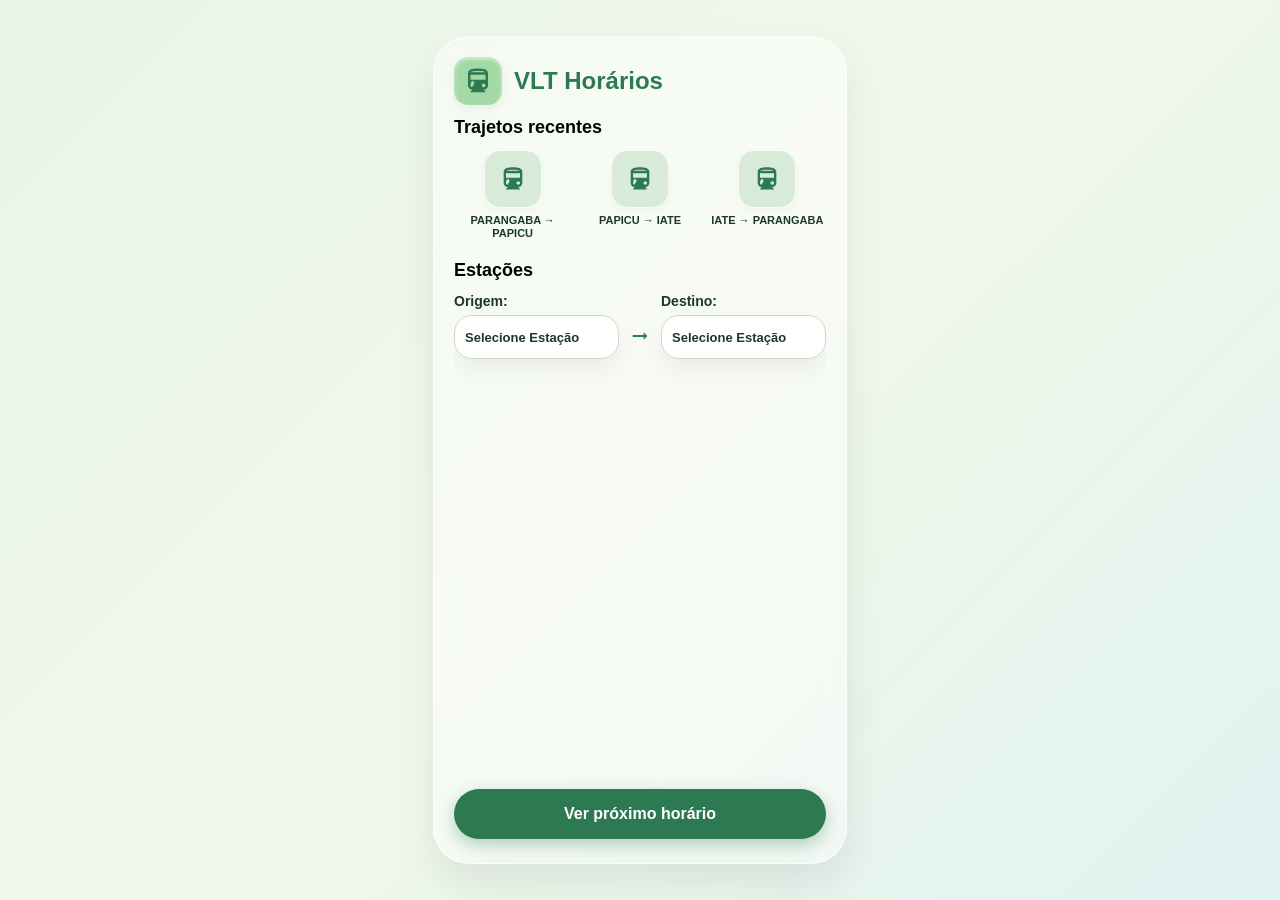
==== index.html @ 511579f5 "Atualizar o index.html" ====
<!DOCTYPE html>
<html lang="pt-BR">
<head>
  <meta charset="UTF-8">
  <meta name="viewport" content="width=device-width, initial-scale=1.0, maximum-scale=1.0, user-scalable=no">
  <title>VLT Horários - Metrofor</title>

  <!-- PWA & Mobile Settings -->
  <link rel="manifest" href="manifest.json">
  <meta name="theme-color" content="#2d7a52">
  <link rel="apple-touch-icon" href="icon-192.png">
  <meta name="apple-mobile-web-app-capable" content="yes">
  <meta name="apple-mobile-web-app-status-bar-style" content="black-translucent">

  <style>
    :root {
      --bg-gradient: linear-gradient(135deg, #e8f5e9 0%, #f1f8e9 50%, #e0f2f1 100%);
      --primary-green: #2d7a52;
      --primary-green-hover: #225c3e;
      --card-bg: rgba(255, 255, 255, 0.9);
      --card-shadow: 0 10px 25px rgba(0, 0, 0, 0.06);
      --text-main: #1c3829;
      --text-muted: #668071;
      --island-bg: #1b3d2b;
      --island-text: #ffffff;
    }

    * {
      box-sizing: border-box;
      margin: 0;
      padding: 0;
      font-family: -apple-system, BlinkMacSystemFont, "Segoe UI", Roboto, Helvetica, Arial, sans-serif;
      -webkit-tap-highlight-color: transparent;
    }

    body {
      background: var(--bg-gradient);
      height: 100dvh;
      display: flex;
      justify-content: center;
      align-items: center;
      color: var(--text-main);
      overflow: hidden;
    }

    .app-container {
      width: 100%;
      max-width: 414px;
      height: 100dvh;
      max-height: 896px;
      background: rgba(255, 255, 255, 0.45);
      backdrop-filter: blur(12px);
      -webkit-backdrop-filter: blur(12px);
      padding: 20px 20px 24px 20px;
      display: flex;
      flex-direction: column;
      position: relative;
      overflow: hidden;
      justify-content: space-between;
    }

    @media (min-height: 700px) {
      .app-container {
        height: 92dvh;
        border-radius: 36px;
        border: 1px solid rgba(255, 255, 255, 0.7);
        box-shadow: 0 20px 40px rgba(0,0,0,0.08);
      }
    }

    /* Header */
    .header-wrapper {
      display: flex;
      flex-direction: column;
      align-items: center;
      position: relative;
      z-index: 10;
      margin-bottom: 12px;
    }

    .header {
      display: flex;
      align-items: center;
      gap: 12px;
      width: 100%;
    }

    .icon-box {
      width: 48px;
      height: 48px;
      background: #a3d9a5;
      border-radius: 14px;
      display: flex;
      align-items: center;
      justify-content: center;
      box-shadow: inset 0 2px 4px rgba(255,255,255,0.6), 0 4px 10px rgba(0,0,0,0.05);
      flex-shrink: 0;
    }

    .icon-box svg {
      width: 30px;
      height: 30px;
      fill: var(--primary-green);
    }

    .header h1 {
      font-size: 24px;
      font-weight: 700;
      color: var(--primary-green);
    }

    .section-title {
      font-size: 18px;
      font-weight: 700;
      margin-bottom: 12px;
      color: #000;
    }

    .main-content {
      flex: 1;
      display: flex;
      flex-direction: column;
      justify-content: flex-start;
      gap: 20px;
      position: relative;
      overflow-y: auto;
      padding-bottom: 10px;
    }

    /* Trajetos Recentes */
    .favorites-grid {
      display: grid;
      grid-template-columns: repeat(3, 1fr);
      gap: 10px;
    }

    .fav-card {
      display: flex;
      flex-direction: column;
      align-items: center;
      gap: 6px;
      cursor: pointer;
    }

    .fav-icon {
      width: 58px;
      height: 58px;
      background: #d8ebd9;
      border-radius: 16px;
      display: flex;
      align-items: center;
      justify-content: center;
      box-shadow: 0 4px 10px rgba(0,0,0,0.03);
      border: 1px solid rgba(255,255,255,0.8);
      transition: transform 0.15s ease;
    }

    .fav-card:active .fav-icon {
      transform: scale(0.95);
    }

    .fav-icon svg {
      width: 28px;
      height: 28px;
      fill: #2d7a52;
    }

    .fav-label {
      font-size: 11px;
      font-weight: 700;
      text-align: center;
      line-height: 1.2;
      color: var(--text-main);
      display: -webkit-box;
      -webkit-line-clamp: 2;
      -webkit-box-orient: vertical;
      overflow: hidden;
    }

    /* Seleção */
    .select-group {
      display: flex;
      align-items: center;
      justify-content: space-between;
      gap: 10px;
    }

    .field-box {
      flex: 1;
      display: flex;
      flex-direction: column;
      gap: 6px;
    }

    .field-box label {
      font-weight: 700;
      font-size: 14px;
    }

    .select-wrapper {
      position: relative;
      background: #fff;
      border-radius: 18px;
      border: 1px solid #d0d7d1;
      padding: 12px 10px;
      box-shadow: var(--card-shadow);
    }

    .select-wrapper select {
      width: 100%;
      border: none;
      background: transparent;
      outline: none;
      font-size: 13px;
      color: var(--text-main);
      font-weight: 600;
      appearance: none;
      cursor: pointer;
    }

    .arrow-icon {
      margin-top: 20px;
      display: flex;
      align-items: center;
      justify-content: center;
    }

    .arrow-icon svg {
      width: 22px;
      height: 22px;
      fill: var(--primary-green);
    }

    /* Botão Fixo */
    .action-footer {
      width: 100%;
      padding-top: 10px;
      z-index: 10;
      transition: opacity 0.3s ease;
    }

    .action-footer.hidden {
      opacity: 0;
      pointer-events: none;
    }

    .btn-main {
      width: 100%;
      background: var(--primary-green);
      color: #fff;
      border: none;
      padding: 16px;
      border-radius: 30px;
      font-size: 16px;
      font-weight: 700;
      cursor: pointer;
      box-shadow: 0 6px 18px rgba(45, 122, 82, 0.35);
      transition: background 0.2s, transform 0.15s ease;
      text-align: center;
    }

    .btn-main:active {
      transform: scale(0.98);
      background: var(--primary-green-hover);
    }

    /* Backdrop para desfoque no fundo */
    .overlay-backdrop {
      position: absolute;
      top: 0;
      left: 0;
      width: 100%;
      height: 100%;
      background: rgba(18, 35, 24, 0.65);
      backdrop-filter: blur(14px);
      -webkit-backdrop-filter: blur(14px);
      opacity: 0;
      pointer-events: none;
      transition: opacity 0.4s ease;
      z-index: 90;
    }

    .overlay-backdrop.active {
      opacity: 1;
      pointer-events: auto;
    }

    /* Dynamic Island Card */
    .dynamic-island-container {
      position: absolute;
      top: 16px;
      left: 50%;
      transform: translateX(-50%) scale(0.2);
      width: 120px;
      height: 36px;
      background: var(--island-bg);
      border-radius: 30px;
      opacity: 0;
      pointer-events: none;
      z-index: 100;
      transition: all 0.45s cubic-bezier(0.175, 0.885, 0.32, 1.2);
      box-shadow: 0 20px 45px rgba(0,0,0,0.35);
      color: var(--island-text);
      padding: 24px 20px;
      display: flex;
      flex-direction: column;
      justify-content: space-between;
      overflow: hidden;
      border: 1px solid rgba(255, 255, 255, 0.1);
    }

    .dynamic-island-container.expanded {
      top: 50%;
      transform: translate(-50%, -50%) scale(1);
      width: calc(100% - 32px);
      height: auto;
      min-height: 380px;
      border-radius: 32px;
      opacity: 1;
      pointer-events: auto;
    }

    .island-content {
      opacity: 0;
      transition: opacity 0.3s ease 0.15s;
      display: flex;
      flex-direction: column;
      align-items: center;
      text-align: center;
      height: 100%;
      justify-content: space-between;
      gap: 12px;
    }

    .dynamic-island-container.expanded .island-content {
      opacity: 1;
    }

    .island-pill-header {
      display: flex;
      align-items: center;
      gap: 8px;
      font-size: 13px;
      font-weight: 800;
      color: #8ed69d;
      letter-spacing: 0.8px;
      text-transform: uppercase;
    }

    .island-pill-header svg {
      width: 18px;
      height: 18px;
      fill: #8ed69d;
    }

    .island-station-name {
      font-size: 16px;
      font-weight: 700;
      color: #ffffff;
    }

    .island-time-display {
      display: flex;
      align-items: center;
      justify-content: center;
      gap: 10px;
      margin-bottom: 2px;
    }

    .island-clock-icon {
      width: 28px;
      height: 28px;
      border: 2px solid #8ed69d;
      border-radius: 50%;
      position: relative;
    }

    .island-clock-icon::after {
      content: '';
      width: 2px;
      height: 8px;
      background: #8ed69d;
      position: absolute;
      top: 4px;
      left: 11px;
    }

    .island-big-time {
      font-size: 54px;
      font-weight: 800;
      letter-spacing: -1px;
      color: #ffffff;
      line-height: 1;
    }

    .island-time-subtext {
      font-size: 13px;
      color: #8ed69d;
      font-weight: 600;
    }

    .island-arrival-box {
      background: rgba(255, 255, 255, 0.08);
      border: 1px solid rgba(255, 255, 255, 0.15);
      border-radius: 18px;
      padding: 12px 16px;
      width: 100%;
    }

    .island-arrival-text {
      font-size: 14px;
      font-weight: 700;
      color: #ffffff;
    }

    .island-next-time-info {
      font-size: 13px;
      color: rgba(255, 255, 255, 0.75);
      font-weight: 600;
    }

    .btn-island-back {
      width: 100%;
      background: #2d7a52;
      color: #ffffff;
      border: none;
      padding: 14px;
      border-radius: 25px;
      font-size: 15px;
      font-weight: 700;
      cursor: pointer;
      box-shadow: 0 4px 12px rgba(0,0,0,0.25);
      transition: background 0.2s, transform 0.15s ease;
      margin-top: 4px;
    }

    .btn-island-back:active {
      transform: scale(0.98);
      background: #225c3e;
    }

    /* =========================================================================
       POPUP DE INSTALAÇÃO DO PWA (BANNER)
       ========================================================================= */
    .pwa-install-banner {
      position: absolute;
      bottom: 20px;
      left: 20px;
      right: 20px;
      background: #1b3d2b;
      color: #ffffff;
      border-radius: 24px;
      padding: 14px 16px;
      display: flex;
      align-items: center;
      justify-content: space-between;
      gap: 12px;
      box-shadow: 0 10px 30px rgba(0, 0, 0, 0.3);
      border: 1px solid rgba(255, 255, 255, 0.15);
      z-index: 80;
      transform: translateY(150%);
      transition: transform 0.4s cubic-bezier(0.175, 0.885, 0.32, 1.275);
    }

    .pwa-install-banner.show {
      transform: translateY(0);
    }

    .pwa-info {
      display: flex;
      align-items: center;
      gap: 10px;
    }

    .pwa-icon {
      width: 40px;
      height: 40px;
      background: #2d7a52;
      border-radius: 12px;
      display: flex;
      align-items: center;
      justify-content: center;
      flex-shrink: 0;
    }

    .pwa-icon svg {
      width: 24px;
      height: 24px;
      fill: #a3d9a5;
    }

    .pwa-text {
      display: flex;
      flex-direction: column;
    }

    .pwa-title {
      font-size: 13px;
      font-weight: 700;
      color: #ffffff;
    }

    .pwa-sub {
      font-size: 11px;
      color: #a3d9a5;
    }

    .pwa-actions {
      display: flex;
      align-items: center;
      gap: 8px;
    }

    .btn-pwa-install {
      background: #a3d9a5;
      color: #1b3d2b;
      border: none;
      padding: 8px 14px;
      border-radius: 18px;
      font-size: 12px;
      font-weight: 700;
      cursor: pointer;
    }

    .btn-pwa-close {
      background: transparent;
      border: none;
      color: rgba(255, 255, 255, 0.6);
      font-size: 16px;
      cursor: pointer;
      padding: 4px;
    }
  </style>
</head>
<body>

  <div class="app-container">
    <div id="backdrop" class="overlay-backdrop" onclick="closeIsland()"></div>

    <!-- Header -->
    <div class="header-wrapper">
      <div class="header">
        <div class="icon-box">
          <svg viewBox="0 0 24 24"><path d="M12 2C8 2 4 2.5 4 6v9.5C4 17.43 5.57 19 7.5 19L6 20.5v.5h12v-.5L16.5 19c1.93 0 3.5-1.57 3.5-3.5V6c0-3.5-4-4-8-4zm0 2c3.71 0 5.13.43 6 1H6c.87-.57 2.29-1 6-1zm6 7H6V7h12v4zm-10.5 6c-.83 0-1.5-.67-1.5-1.5S6.67 12 7.5 12s1.5.67 1.5 1.5S8.33 16 7.5 16zm9 0c-.83 0-1.5-.67-1.5-1.5s.67-1.5 1.5-1.5 1.5.67 1.5 1.5-.67 1.5-1.5 1.5z"/></svg>
        </div>
        <h1>VLT Horários</h1>
      </div>
    </div>

    <!-- Conteúdo Principal -->
    <div class="main-content">
      <div>
        <div class="section-title">Trajetos recentes</div>
        <div class="favorites-grid" id="recents-container"></div>
      </div>

      <div>
        <div class="section-title">Estações</div>
        <div class="select-group">
          <div class="field-box">
            <label>Origem:</label>
            <div class="select-wrapper">
              <select id="select-origin">
                <option value="" disabled selected>Selecione Estação</option>
              </select>
            </div>
          </div>

          <div class="arrow-icon">
            <svg viewBox="0 0 24 24"><path d="M16.01 11H4v2h12.01v3L20 12l-3.99-4z"/></svg>
          </div>

          <div class="field-box">
            <label>Destino:</label>
            <div class="select-wrapper">
              <select id="select-destination">
                <option value="" disabled selected>Selecione Estação</option>
              </select>
            </div>
          </div>
        </div>
      </div>
    </div>

    <!-- Botão Fixo Principal -->
    <div id="action-footer" class="action-footer">
      <button class="btn-main" onclick="calculateAndOpenIsland()">Ver próximo horário</button>
    </div>

    <!-- Dynamic Island Modal -->
    <div id="dynamic-island" class="dynamic-island-container">
      <div class="island-content">
        <div class="island-pill-header">
          <svg viewBox="0 0 24 24"><path d="M12 2C8 2 4 2.5 4 6v9.5C4 17.43 5.57 19 7.5 19L6 20.5v.5h12v-.5L16.5 19c1.93 0 3.5-1.57 3.5-3.5V6c0-3.5-4-4-8-4zm0 2c3.71 0 5.13.43 6 1H6c.87-.57 2.29-1 6-1zm6 7H6V7h12v4zm-10.5 6c-.83 0-1.5-.67-1.5-1.5S6.67 12 7.5 12s1.5.67 1.5 1.5S8.33 16 7.5 16zm9 0c-.83 0-1.5-.67-1.5-1.5s.67-1.5 1.5-1.5 1.5.67 1.5 1.5-.67 1.5-1.5 1.5z"/></svg>
          <span id="island-direction">Sentido IATE</span>
        </div>

        <div class="island-station-name" id="island-station-name">Na Estação Parangaba</div>

        <div>
          <div class="island-time-display">
            <div class="island-clock-icon"></div>
            <span class="island-big-time" id="island-main-time">--:--</span>
          </div>
          <div class="island-time-subtext" id="island-subtext">Partida em -- min</div>
        </div>

        <div class="island-arrival-box">
          <div class="island-arrival-text" id="island-arrival-time">Chegada às --:-- em DESTINO</div>
        </div>

        <div class="island-next-time-info" id="island-following-time">Seguinte: --:--</div>

        <button class="btn-island-back" onclick="closeIsland()">Voltar</button>
      </div>
    </div>

    <!-- Popup Banner de Instalação do PWA -->
    <div id="pwa-banner" class="pwa-install-banner">
      <div class="pwa-info">
        <div class="pwa-icon">
          <svg viewBox="0 0 24 24"><path d="M12 2C8 2 4 2.5 4 6v9.5C4 17.43 5.57 19 7.5 19L6 20.5v.5h12v-.5L16.5 19c1.93 0 3.5-1.57 3.5-3.5V6c0-3.5-4-4-8-4zm0 2c3.71 0 5.13.43 6 1H6c.87-.57 2.29-1 6-1zm6 7H6V7h12v4zm-10.5 6c-.83 0-1.5-.67-1.5-1.5S6.67 12 7.5 12s1.5.67 1.5 1.5S8.33 16 7.5 16zm9 0c-.83 0-1.5-.67-1.5-1.5s.67-1.5 1.5-1.5 1.5.67 1.5 1.5-.67 1.5-1.5 1.5z"/></svg>
        </div>
        <div class="pwa-text">
          <span class="pwa-title">Instalar aplicativo</span>
          <span class="pwa-sub">Acesso rápido offline</span>
        </div>
      </div>
      <div class="pwa-actions">
        <button class="btn-pwa-install" onclick="installPwa()">Instalar</button>
        <button class="btn-pwa-close" onclick="dismissPwaBanner()">✕</button>
      </div>
    </div>

  </div>

  <script>
    const stationsOrder = [
      "PARANGABA", "MONTESE", "EXPEDICIONARIOS", "VILA UNIÃO", "B. DE MELO",
      "S.J. DO TAUAPE", "PONTES VIEIRA", "ANTONIO SALES", "PAPICU", "MUCURIPE", "IATE"
    ];

    const fullSchedules = {
      IATE: [
        { "PARANGABA": "05:30", "MONTESE": "05:33", "EXPEDICIONARIOS": "05:35", "VILA UNIÃO": "05:38", "B. DE MELO": "05:42", "S.J. DO TAUAPE": "05:46", "PONTES VIEIRA": "05:51", "ANTONIO SALES": "05:54", "PAPICU": "05:58", "MUCURIPE": "06:02", "IATE": "06:05" },
        { "PARANGABA": "06:08", "MONTESE": "06:11", "EXPEDICIONARIOS": "06:13", "VILA UNIÃO": "06:16", "B. DE MELO": "06:20", "S.J. DO TAUAPE": "06:24", "PONTES VIEIRA": "06:29", "ANTONIO SALES": "06:32", "PAPICU": "06:36", "MUCURIPE": "06:40", "IATE": "06:43" },
        { "PARANGABA": "06:46", "MONTESE": "06:49", "EXPEDICIONARIOS": "06:51", "VILA UNIÃO": "06:54", "B. DE MELO": "06:58", "S.J. DO TAUAPE": "07:02", "PONTES VIEIRA": "07:07", "ANTONIO SALES": "07:10", "PAPICU": "07:14", "MUCURIPE": "07:18", "IATE": "07:21" },
        { "PARANGABA": "07:26", "MONTESE": "07:29", "EXPEDICIONARIOS": "07:32", "VILA UNIÃO": "07:36", "B. DE MELO": "07:40", "S.J. DO TAUAPE": "07:44", "PONTES VIEIRA": "07:49", "ANTONIO SALES": "07:52", "PAPICU": "07:56", "MUCURIPE": "08:00", "IATE": "08:03" },
        { "PARANGABA": "08:06", "MONTESE": "08:09", "EXPEDICIONARIOS": "08:12", "VILA UNIÃO": "08:16", "B. DE MELO": "08:20", "S.J. DO TAUAPE": "08:24", "PONTES VIEIRA": "08:29", "ANTONIO SALES": "08:32", "PAPICU": "08:36", "MUCURIPE": "08:40", "IATE": "08:43" },
        { "PARANGABA": "08:47", "MONTESE": "08:50", "EXPEDICIONARIOS": "08:53", "VILA UNIÃO": "08:57", "B. DE MELO": "09:01", "S.J. DO TAUAPE": "09:05", "PONTES VIEIRA": "09:10", "ANTONIO SALES": "09:13", "PAPICU": "09:17", "MUCURIPE": "09:21", "IATE": "09:24" },
        { "PARANGABA": "09:28", "MONTESE": "09:31", "EXPEDICIONARIOS": "09:34", "VILA UNIÃO": "09:38", "B. DE MELO": "09:42", "S.J. DO TAUAPE": "09:46", "PONTES VIEIRA": "09:51", "ANTONIO SALES": "09:54", "PAPICU": "09:58", "MUCURIPE": "10:02", "IATE": "10:05" },
        { "PARANGABA": "10:09", "MONTESE": "10:12", "EXPEDICIONARIOS": "10:15", "VILA UNIÃO": "10:18", "B. DE MELO": "10:22", "S.J. DO TAUAPE": "10:26", "PONTES VIEIRA": "10:31", "ANTONIO SALES": "10:34", "PAPICU": "10:38", "MUCURIPE": "10:42", "IATE": "10:45" },
        { "PARANGABA": "10:50", "MONTESE": "10:53", "EXPEDICIONARIOS": "10:56", "VILA UNIÃO": "10:59", "B. DE MELO": "11:03", "S.J. DO TAUAPE": "11:07", "PONTES VIEIRA": "11:12", "ANTONIO SALES": "11:15", "PAPICU": "11:19", "MUCURIPE": "11:23", "IATE": "11:26" },
        { "PARANGABA": "11:30", "MONTESE": "11:33", "EXPEDICIONARIOS": "11:36", "VILA UNIÃO": "11:39", "B. DE MELO": "11:43", "S.J. DO TAUAPE": "11:47", "PONTES VIEIRA": "11:52", "ANTONIO SALES": "11:55", "PAPICU": "11:59", "MUCURIPE": "12:03", "IATE": "12:06" },
        { "PARANGABA": "12:10", "MONTESE": "12:13", "EXPEDICIONARIOS": "12:16", "VILA UNIÃO": "12:19", "B. DE MELO": "12:23", "S.J. DO TAUAPE": "12:27", "PONTES VIEIRA": "12:32", "ANTONIO SALES": "12:35", "PAPICU": "12:39", "MUCURIPE": "12:43", "IATE": "12:46" },
        { "PARANGABA": "12:50", "MONTESE": "12:53", "EXPEDICIONARIOS": "12:56", "VILA UNIÃO": "12:59", "B. DE MELO": "13:03", "S.J. DO TAUAPE": "13:07", "PONTES VIEIRA": "13:12", "ANTONIO SALES": "13:15", "PAPICU": "13:19", "MUCURIPE": "13:23", "IATE": "13:26" },
        { "PARANGABA": "13:30", "MONTESE": "13:33", "EXPEDICIONARIOS": "13:36", "VILA UNIÃO": "13:39", "B. DE MELO": "13:43", "S.J. DO TAUAPE": "13:47", "PONTES VIEIRA": "13:52", "ANTONIO SALES": "13:55", "PAPICU": "13:59", "MUCURIPE": "14:03", "IATE": "14:06" },
        { "PARANGABA": "14:10", "MONTESE": "14:13", "EXPEDICIONARIOS": "14:16", "VILA UNIÃO": "14:19", "B. DE MELO": "14:23", "S.J. DO TAUAPE": "14:27", "PONTES VIEIRA": "14:32", "ANTONIO SALES": "14:35", "PAPICU": "14:39", "MUCURIPE": "14:43", "IATE": "14:46" },
        { "PARANGABA": "14:50", "MONTESE": "14:53", "EXPEDICIONARIOS": "14:56", "VILA UNIÃO": "14:59", "B. DE MELO": "15:03", "S.J. DO TAUAPE": "15:07", "PONTES VIEIRA": "15:12", "ANTONIO SALES": "15:15", "PAPICU": "15:19", "MUCURIPE": "15:23", "IATE": "15:26" },
        { "PARANGABA": "15:30", "MONTESE": "15:33", "EXPEDICIONARIOS": "15:36", "VILA UNIÃO": "15:39", "B. DE MELO": "15:43", "S.J. DO TAUAPE": "15:47", "PONTES VIEIRA": "15:52", "ANTONIO SALES": "15:55", "PAPICU": "15:59", "MUCURIPE": "16:03", "IATE": "16:06" },
        { "PARANGABA": "16:10", "MONTESE": "16:13", "EXPEDICIONARIOS": "16:16", "VILA UNIÃO": "16:19", "B. DE MELO": "16:23", "S.J. DO TAUAPE": "16:27", "PONTES VIEIRA": "16:32", "ANTONIO SALES": "16:35", "PAPICU": "16:39", "MUCURIPE": "16:43", "IATE": "16:46" },
        { "PARANGABA": "16:50", "MONTESE": "16:53", "EXPEDICIONARIOS": "16:56", "VILA UNIÃO": "16:59", "B. DE MELO": "17:03", "S.J. DO TAUAPE": "17:07", "PONTES VIEIRA": "17:12", "ANTONIO SALES": "17:15", "PAPICU": "17:19", "MUCURIPE": "17:23", "IATE": "17:26" },
        { "PARANGABA": "17:30", "MONTESE": "17:33", "EXPEDICIONARIOS": "17:36", "VILA UNIÃO": "17:39", "B. DE MELO": "17:43", "S.J. DO TAUAPE": "17:47", "PONTES VIEIRA": "17:52", "ANTONIO SALES": "17:55", "PAPICU": "17:59", "MUCURIPE": "18:03", "IATE": "18:06" },
        { "PARANGABA": "18:10", "MONTESE": "18:13", "EXPEDICIONARIOS": "18:16", "VILA UNIÃO": "18:19", "B. DE MELO": "18:23", "S.J. DO TAUAPE": "18:27", "PONTES VIEIRA": "18:32", "ANTONIO SALES": "18:35", "PAPICU": "18:39", "MUCURIPE": "18:43", "IATE": "18:46" },
        { "PARANGABA": "18:50", "MONTESE": "18:53", "EXPEDICIONARIOS": "18:56", "VILA UNIÃO": "18:59", "B. DE MELO": "19:03", "S.J. DO TAUAPE": "19:07", "PONTES VIEIRA": "19:12", "ANTONIO SALES": "19:15", "PAPICU": "19:19", "MUCURIPE": "19:23", "IATE": "19:26" },
        { "PARANGABA": "19:28", "MONTESE": "19:31", "EXPEDICIONARIOS": "19:33", "VILA UNIÃO": "19:36", "B. DE MELO": "19:40", "S.J. DO TAUAPE": "19:44", "PONTES VIEIRA": "19:49", "ANTONIO SALES": "19:52", "PAPICU": "19:56", "MUCURIPE": "20:00", "IATE": "20:03" },
        { "PARANGABA": "20:06", "MONTESE": "20:09", "EXPEDICIONARIOS": "20:11", "VILA UNIÃO": "20:14", "B. DE MELO": "20:18", "S.J. DO TAUAPE": "20:22", "PONTES VIEIRA": "20:27", "ANTONIO SALES": "20:30", "PAPICU": "20:34", "MUCURIPE": "20:38", "IATE": "20:41" },
        { "PARANGABA": "20:44", "MONTESE": "20:47", "EXPEDICIONARIOS": "20:49", "VILA UNIÃO": "20:52", "B. DE MELO": "20:56", "S.J. DO TAUAPE": "21:00", "PONTES VIEIRA": "21:05", "ANTONIO SALES": "21:08", "PAPICU": "21:12", "MUCURIPE": "21:16", "IATE": "21:19" },
        { "PARANGABA": "21:21", "MONTESE": "21:24", "EXPEDICIONARIOS": "21:26", "VILA UNIÃO": "21:28", "B. DE MELO": "21:32", "S.J. DO TAUAPE": "21:36", "PONTES VIEIRA": "21:41", "ANTONIO SALES": "21:44", "PAPICU": "21:48", "MUCURIPE": "21:52", "IATE": "21:55" },
        { "PARANGABA": "21:58", "MONTESE": "22:01", "EXPEDICIONARIOS": "22:03", "VILA UNIÃO": "22:05", "B. DE MELO": "22:09", "S.J. DO TAUAPE": "22:13", "PONTES VIEIRA": "22:18", "ANTONIO SALES": "22:21", "PAPICU": "22:25", "MUCURIPE": "22:29", "IATE": "22:32" },
        { "PARANGABA": "22:35", "MONTESE": "22:38", "EXPEDICIONARIOS": "22:40", "VILA UNIÃO": "22:42", "B. DE MELO": "22:46", "S.J. DO TAUAPE": "22:50", "PONTES VIEIRA": "22:55", "ANTONIO SALES": "22:58", "PAPICU": "23:02", "MUCURIPE": "23:06", "IATE": "23:09" }
      ],
      PARANGABA: [
        { "IATE": "05:30", "MUCURIPE": "05:33", "PAPICU": "05:37", "ANTONIO SALES": "05:41", "PONTES VIEIRA": "05:44", "S.J. DO TAUAPE": "05:49", "B. DE MELO": "05:53", "VILA UNIÃO": "05:57", "EXPEDICIONARIOS": "06:00", "MONTESE": "06:02", "PARANGABA": "06:05" },
        { "IATE": "06:08", "MUCURIPE": "06:11", "PAPICU": "06:15", "ANTONIO SALES": "06:19", "PONTES VIEIRA": "06:22", "S.J. DO TAUAPE": "06:27", "B. DE MELO": "06:31", "VILA UNIÃO": "06:35", "EXPEDICIONARIOS": "06:38", "MONTESE": "06:40", "PARANGABA": "06:43" },
        { "IATE": "06:46", "MUCURIPE": "06:49", "PAPICU": "06:53", "ANTONIO SALES": "06:57", "PONTES VIEIRA": "07:00", "S.J. DO TAUAPE": "07:05", "B. DE MELO": "07:09", "VILA UNIÃO": "07:13", "EXPEDICIONARIOS": "07:16", "MONTESE": "07:18", "PARANGABA": "07:21" },
        { "IATE": "07:26", "MUCURIPE": "07:29", "PAPICU": "07:33", "ANTONIO SALES": "07:37", "PONTES VIEIRA": "07:40", "S.J. DO TAUAPE": "07:45", "B. DE MELO": "07:49", "VILA UNIÃO": "07:53", "EXPEDICIONARIOS": "07:57", "MONTESE": "08:00", "PARANGABA": "08:03" },
        { "IATE": "08:06", "MUCURIPE": "08:09", "PAPICU": "08:13", "ANTONIO SALES": "08:17", "PONTES VIEIRA": "08:20", "S.J. DO TAUAPE": "08:25", "B. DE MELO": "08:29", "VILA UNIÃO": "08:33", "EXPEDICIONARIOS": "08:37", "MONTESE": "08:40", "PARANGABA": "08:43" },
        { "IATE": "08:47", "MUCURIPE": "08:50", "PAPICU": "08:54", "ANTONIO SALES": "08:58", "PONTES VIEIRA": "09:01", "S.J. DO TAUAPE": "09:06", "B. DE MELO": "09:10", "VILA UNIÃO": "09:14", "EXPEDICIONARIOS": "09:18", "MONTESE": "09:21", "PARANGABA": "09:24" },
        { "IATE": "09:28", "MUCURIPE": "09:31", "PAPICU": "09:35", "ANTONIO SALES": "09:39", "PONTES VIEIRA": "09:42", "S.J. DO TAUAPE": "09:47", "B. DE MELO": "09:51", "VILA UNIÃO": "09:55", "EXPEDICIONARIOS": "09:59", "MONTESE": "10:02", "PARANGABA": "10:05" },
        { "IATE": "10:09", "MUCURIPE": "10:12", "PAPICU": "10:16", "ANTONIO SALES": "10:20", "PONTES VIEIRA": "10:23", "S.J. DO TAUAPE": "10:28", "B. DE MELO": "10:32", "VILA UNIÃO": "10:36", "EXPEDICIONARIOS": "10:39", "MONTESE": "10:42", "PARANGABA": "10:45" },
        { "IATE": "10:50", "MUCURIPE": "10:53", "PAPICU": "10:57", "ANTONIO SALES": "11:01", "PONTES VIEIRA": "11:04", "S.J. DO TAUAPE": "11:09", "B. DE MELO": "11:13", "VILA UNIÃO": "11:17", "EXPEDICIONARIOS": "11:20", "MONTESE": "11:23", "PARANGABA": "11:26" },
        { "IATE": "11:30", "MUCURIPE": "11:33", "PAPICU": "11:37", "ANTONIO SALES": "11:41", "PONTES VIEIRA": "11:44", "S.J. DO TAUAPE": "11:49", "B. DE MELO": "11:53", "VILA UNIÃO": "11:57", "EXPEDICIONARIOS": "12:00", "MONTESE": "12:03", "PARANGABA": "12:06" },
        { "IATE": "12:10", "MUCURIPE": "12:13", "PAPICU": "12:17", "ANTONIO SALES": "12:21", "PONTES VIEIRA": "12:24", "S.J. DO TAUAPE": "12:29", "B. DE MELO": "12:33", "VILA UNIÃO": "12:37", "EXPEDICIONARIOS": "12:40", "MONTESE": "12:43", "PARANGABA": "12:46" },
        { "IATE": "12:50", "MUCURIPE": "12:53", "PAPICU": "12:57", "ANTONIO SALES": "13:01", "PONTES VIEIRA": "13:04", "S.J. DO TAUAPE": "13:09", "B. DE MELO": "13:13", "VILA UNIÃO": "13:17", "EXPEDICIONARIOS": "13:20", "MONTESE": "13:23", "PARANGABA": "13:26" },
        { "IATE": "13:30", "MUCURIPE": "13:33", "PAPICU": "13:37", "ANTONIO SALES": "13:41", "PONTES VIEIRA": "13:44", "S.J. DO TAUAPE": "13:49", "B. DE MELO": "13:53", "VILA UNIÃO": "13:57", "EXPEDICIONARIOS": "14:00", "MONTESE": "14:03", "PARANGABA": "14:06" },
        { "IATE": "14:10", "MUCURIPE": "14:13", "PAPICU": "14:17", "ANTONIO SALES": "14:21", "PONTES VIEIRA": "14:24", "S.J. DO TAUAPE": "14:29", "B. DE MELO": "14:33", "VILA UNIÃO": "14:37", "EXPEDICIONARIOS": "14:40", "MONTESE": "14:43", "PARANGABA": "14:46" },
        { "IATE": "14:50", "MUCURIPE": "14:53", "PAPICU": "14:57", "ANTONIO SALES": "15:01", "PONTES VIEIRA": "15:04", "S.J. DO TAUAPE": "15:09", "B. DE MELO": "15:13", "VILA UNIÃO": "15:17", "EXPEDICIONARIOS": "15:20", "MONTESE": "15:23", "PARANGABA": "15:26" },
        { "IATE": "15:30", "MUCURIPE": "15:33", "PAPICU": "15:37", "ANTONIO SALES": "15:41", "PONTES VIEIRA": "15:44", "S.J. DO TAUAPE": "15:49", "B. DE MELO": "15:53", "VILA UNIÃO": "15:57", "EXPEDICIONARIOS": "16:00", "MONTESE": "16:03", "PARANGABA": "16:06" },
        { "IATE": "16:10", "MUCURIPE": "16:13", "PAPICU": "16:17", "ANTONIO SALES": "16:21", "PONTES VIEIRA": "16:24", "S.J. DO TAUAPE": "16:29", "B. DE MELO": "16:33", "VILA UNIÃO": "16:37", "EXPEDICIONARIOS": "16:40", "MONTESE": "16:43", "PARANGABA": "16:46" },
        { "IATE": "16:50", "MUCURIPE": "16:53", "PAPICU": "16:57", "ANTONIO SALES": "17:01", "PONTES VIEIRA": "17:04", "S.J. DO TAUAPE": "17:09", "B. DE MELO": "17:13", "VILA UNIÃO": "17:17", "EXPEDICIONARIOS": "17:20", "MONTESE": "17:23", "PARANGABA": "17:26" },
        { "IATE": "17:30", "MUCURIPE": "17:33", "PAPICU": "17:37", "ANTONIO SALES": "17:41", "PONTES VIEIRA": "17:44", "S.J. DO TAUAPE": "17:49", "B. DE MELO": "17:53", "VILA UNIÃO": "17:57", "EXPEDICIONARIOS": "18:00", "MONTESE": "18:03", "PARANGABA": "18:06" },
        { "IATE": "18:10", "MUCURIPE": "18:13", "PAPICU": "18:17", "ANTONIO SALES": "18:21", "PONTES VIEIRA": "18:24", "S.J. DO TAUAPE": "18:29", "B. DE MELO": "18:33", "VILA UNIÃO": "18:37", "EXPEDICIONARIOS": "18:40", "MONTESE": "18:43", "PARANGABA": "18:46" },
        { "IATE": "18:50", "MUCURIPE": "18:53", "PAPICU": "18:57", "ANTONIO SALES": "19:01", "PONTES VIEIRA": "19:04", "S.J. DO TAUAPE": "19:09", "B. DE MELO": "19:13", "VILA UNIÃO": "19:17", "EXPEDICIONARIOS": "19:20", "MONTESE": "19:23", "PARANGABA": "19:26" },
        { "IATE": "19:28", "MUCURIPE": "19:31", "PAPICU": "19:35", "ANTONIO SALES": "19:39", "PONTES VIEIRA": "19:42", "S.J. DO TAUAPE": "19:47", "B. DE MELO": "19:51", "VILA UNIÃO": "19:55", "EXPEDICIONARIOS": "19:58", "MONTESE": "20:00", "PARANGABA": "20:03" },
        { "IATE": "20:06", "MUCURIPE": "20:09", "PAPICU": "20:13", "ANTONIO SALES": "20:17", "PONTES VIEIRA": "20:20", "S.J. DO TAUAPE": "20:25", "B. DE MELO": "20:29", "VILA UNIÃO": "20:33", "EXPEDICIONARIOS": "20:36", "MONTESE": "20:38", "PARANGABA": "20:41" },
        { "IATE": "20:44", "MUCURIPE": "20:47", "PAPICU": "20:51", "ANTONIO SALES": "20:55", "PONTES VIEIRA": "20:58", "S.J. DO TAUAPE": "21:03", "B. DE MELO": "21:07", "VILA UNIÃO": "21:11", "EXPEDICIONARIOS": "21:14", "MONTESE": "21:16", "PARANGABA": "21:19" },
        { "IATE": "21:21", "MUCURIPE": "21:24", "PAPICU": "21:28", "ANTONIO SALES": "21:32", "PONTES VIEIRA": "21:35", "S.J. DO TAUAPE": "21:39", "B. DE MELO": "21:44", "VILA UNIÃO": "21:48", "EXPEDICIONARIOS": "21:50", "MONTESE": "21:52", "PARANGABA": "21:55" },
        { "IATE": "21:58", "MUCURIPE": "22:01", "PAPICU": "22:05", "ANTONIO SALES": "22:09", "PONTES VIEIRA": "22:12", "S.J. DO TAUAPE": "22:16", "B. DE MELO": "22:21", "VILA UNIÃO": "22:25", "EXPEDICIONARIOS": "22:27", "MONTESE": "22:29", "PARANGABA": "22:32" },
        { "IATE": "22:35", "MUCURIPE": "22:38", "PAPICU": "22:42", "ANTONIO SALES": "22:46", "PONTES VIEIRA": "22:49", "S.J. DO TAUAPE": "22:53", "B. DE MELO": "22:58", "VILA UNIÃO": "23:02", "EXPEDICIONARIOS": "23:04", "MONTESE": "23:06", "PARANGABA": "23:09" }
      ]
    };

    const vltIconSvg = `<svg viewBox="0 0 24 24"><path d="M12 2C8 2 4 2.5 4 6v9.5C4 17.43 5.57 19 7.5 19L6 20.5v.5h12v-.5L16.5 19c1.93 0 3.5-1.57 3.5-3.5V6c0-3.5-4-4-8-4zm0 2c3.71 0 5.13.43 6 1H6c.87-.57 2.29-1 6-1zm6 7H6V7h12v4zm-10.5 6c-.83 0-1.5-.67-1.5-1.5S6.67 12 7.5 12s1.5.67 1.5 1.5S8.33 16 7.5 16zm9 0c-.83 0-1.5-.67-1.5-1.5s.67-1.5 1.5-1.5 1.5.67 1.5 1.5-.67 1.5-1.5 1.5z"/></svg>`;

    const defaultRecents = [
      { origin: "PARANGABA", dest: "PAPICU" },
      { origin: "PAPICU", dest: "IATE" },
      { origin: "IATE", dest: "PARANGABA" }
    ];

    const originSelect = document.getElementById('select-origin');
    const destSelect = document.getElementById('select-destination');
    const actionFooter = document.getElementById('action-footer');

    function populateSelects() {
      stationsOrder.forEach(station => {
        const opt1 = document.createElement('option');
        opt1.value = station;
        opt1.textContent = station;
        originSelect.appendChild(opt1);

        const opt2 = document.createElement('option');
        opt2.value = station;
        opt2.textContent = station;
        destSelect.appendChild(opt2);
      });
    }

    function getRecents() {
      const stored = localStorage.getItem('vlt_recents');
      return stored ? JSON.parse(stored) : defaultRecents;
    }

    function saveRecent(origin, dest) {
      let list = getRecents();
      list = list.filter(item => !(item.origin === origin && item.dest === dest));
      list.unshift({ origin, dest });
      if (list.length > 3) list = list.slice(0, 3);
      localStorage.setItem('vlt_recents', JSON.stringify(list));
      renderRecents();
    }

    function renderRecents() {
      const container = document.getElementById('recents-container');
      container.innerHTML = '';
      const recents = getRecents();

      recents.forEach(item => {
        const card = document.createElement('div');
        card.className = 'fav-card';
        card.onclick = () => quickSelect(item.origin, item.dest);
        card.innerHTML = `
          <div class="fav-icon">
            ${vltIconSvg}
          </div>
          <span class="fav-label">${item.origin} → ${item.dest}</span>
        `;
        container.appendChild(card);
      });
    }

    function quickSelect(origin, dest) {
      originSelect.value = origin;
      destSelect.value = dest;
    }

    function getBrasiliaDate() {
      const now = new Date();
      const brasiliaString = now.toLocaleString("en-US", {timeZone: "America/Fortaleza"});
      return new Date(brasiliaString);
    }

    function calculateAndOpenIsland() {
      const origin = originSelect.value;
      const destination = destSelect.value;

      if (!origin || !destination) {
        alert("Por favor, selecione a estação de origem e de destino.");
        return;
      }

      if (origin === destination) {
        alert("A estação de origem e destino não podem ser iguais.");
        return;
      }

      saveRecent(origin, destination);

      const originIdx = stationsOrder.indexOf(origin);
      const destIdx = stationsOrder.indexOf(destination);

      const direction = originIdx < destIdx ? "IATE" : "PARANGABA";
      const trips = fullSchedules[direction];

      const now = getBrasiliaDate();
      const currentMinutes = now.getHours() * 60 + now.getMinutes();

      let nextTrainFormatted = null;
      let nextTrainMin = null;
      let arrivalTimeFormatted = null;
      let followingTrainFormatted = null;

      for (let i = 0; i < trips.length; i++) {
        const trip = trips[i];
        const departureStr = trip[origin];
        
        if (!departureStr) continue;

        const [h, m] = departureStr.split(':').map(Number);
        const trainMinutes = h * 60 + m;

        if (trainMinutes >= currentMinutes) {
          nextTrainFormatted = departureStr;
          nextTrainMin = trainMinutes;
          arrivalTimeFormatted = trip[destination];

          if (i + 1 < trips.length) {
            followingTrainFormatted = trips[i + 1][origin];
          }
          break;
        }
      }

      document.getElementById('island-station-name').textContent = `Na Estação ${origin}`;
      document.getElementById('island-direction').textContent = `Sentido ${direction}`;

      if (nextTrainFormatted !== null) {
        const diffNext = nextTrainMin - currentMinutes;
        document.getElementById('island-main-time').textContent = nextTrainFormatted;

        if (diffNext === 0) {
          document.getElementById('island-subtext').textContent = "A passar agora na estação";
        } else {
          document.getElementById('island-subtext').textContent = `Partida em ${diffNext} min`;
        }

        document.getElementById('island-arrival-time').textContent = `Chegada às ${arrivalTimeFormatted} em ${destination}`;

        if (followingTrainFormatted) {
          document.getElementById('island-following-time').textContent = `Seguinte: ${followingTrainFormatted}`;
        } else {
          document.getElementById('island-following-time').textContent = "Seguinte: Último comboio do dia";
        }
      } else {
        document.getElementById('island-main-time').textContent = "--:--";
        document.getElementById('island-subtext').textContent = "Fora de operação";
        document.getElementById('island-arrival-time').textContent = "Sem viagens disponíveis hoje";
        document.getElementById('island-following-time').textContent = "Operação encerrada por hoje";
      }

      document.getElementById('dynamic-island').classList.add('expanded');
      document.getElementById('backdrop').classList.add('active');
      actionFooter.classList.add('hidden');
    }

    function closeIsland() {
      document.getElementById('dynamic-island').classList.remove('expanded');
      document.getElementById('backdrop').classList.remove('active');
      actionFooter.classList.remove('hidden');
    }

    populateSelects();
    renderRecents();
  </script>

  <!-- Lógica de Instalação PWA Banner -->
  <script>
    let deferredPrompt = null;
    const pwaBanner = document.getElementById('pwa-banner');

    window.addEventListener('beforeinstallprompt', (e) => {
      e.preventDefault();
      deferredPrompt = e;
      
      // Exibe o banner apenas se o usuário ainda não tiver recusado anteriormente
      if (!localStorage.getItem('pwa_dismissed')) {
        setTimeout(() => {
          pwaBanner.classList.add('show');
        }, 1200);
      }
    });

    function installPwa() {
      if (deferredPrompt) {
        deferredPrompt.prompt();
        deferredPrompt.userChoice.then((choiceResult) => {
          if (choiceResult.outcome === 'accepted') {
            console.log('Usuário aceitou a instalação do PWA');
          }
          deferredPrompt = null;
          pwaBanner.classList.remove('show');
        });
      }
    }

    function dismissPwaBanner() {
      pwaBanner.classList.remove('show');
      localStorage.setItem('pwa_dismissed', 'true');
    }

    // Oculta se o app já estiver rodando instalado
    window.addEventListener('appinstalled', () => {
      pwaBanner.classList.remove('show');
    });

    // Registra Service Worker
    if ('serviceWorker' in navigator) {
      window.addEventListener('load', () => {
        navigator.serviceWorker.register('./sw.js')
          .then((reg) => console.log('Service Worker registrado com sucesso!', reg))
          .catch((err) => console.error('Falha ao registrar Service Worker:', err));
      });
    }
  </script>
</body>
</html>
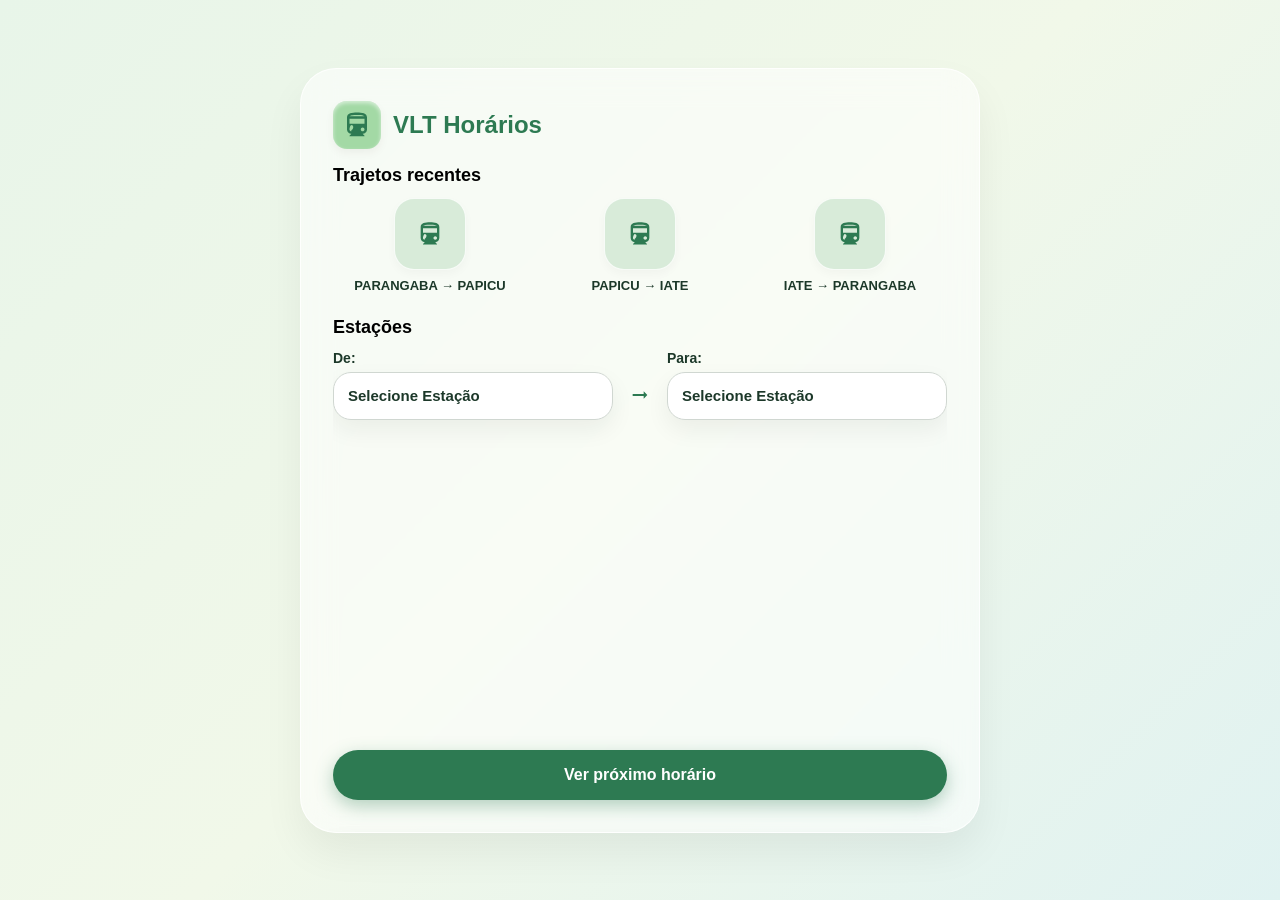
==== commit e035ac67: "Update index.html" ====
--- a/index.html
+++ b/index.html
@@ -2,7 +2,7 @@
 <html lang="pt-BR">
 <head>
   <meta charset="UTF-8">
-  <meta name="viewport" content="width=device-width, initial-scale=1.0, maximum-scale=1.0, user-scalable=no">
+  <meta name="viewport" content="width=device-width, initial-scale=1.0">
   <title>VLT Horários - Metrofor</title>
 
   <!-- PWA & Mobile Settings -->
@@ -35,36 +35,70 @@
 
     body {
       background: var(--bg-gradient);
-      height: 100dvh;
+      min-height: 100dvh;
       display: flex;
       justify-content: center;
       align-items: center;
       color: var(--text-main);
-      overflow: hidden;
-    }
-
+      padding: 16px;
+    }
+
+    /* Container com suporte fluido para Desktop e Mobile */
     .app-container {
       width: 100%;
-      max-width: 414px;
-      height: 100dvh;
-      max-height: 896px;
-      background: rgba(255, 255, 255, 0.45);
-      backdrop-filter: blur(12px);
-      -webkit-backdrop-filter: blur(12px);
-      padding: 20px 20px 24px 20px;
+      max-width: 480px;
+      min-height: 85dvh;
+      max-height: 900px;
+      background: rgba(255, 255, 255, 0.55);
+      backdrop-filter: blur(16px);
+      -webkit-backdrop-filter: blur(16px);
+      padding: 24px 24px 28px 24px;
       display: flex;
       flex-direction: column;
       position: relative;
       overflow: hidden;
       justify-content: space-between;
-    }
-
-    @media (min-height: 700px) {
+      border-radius: 36px;
+      border: 1px solid rgba(255, 255, 255, 0.8);
+      box-shadow: 0 20px 40px rgba(0, 0, 0, 0.06);
+    }
+
+    /* Ajustes para telas grandes (Desktop/Tablet) */
+    @media (min-width: 768px) {
       .app-container {
-        height: 92dvh;
-        border-radius: 36px;
-        border: 1px solid rgba(255, 255, 255, 0.7);
-        box-shadow: 0 20px 40px rgba(0,0,0,0.08);
+        max-width: 680px;
+        padding: 32px;
+      }
+
+      .favorites-grid {
+        grid-template-columns: repeat(3, 1fr) !important;
+        gap: 16px !important;
+      }
+
+      .fav-icon {
+        width: 72px !important;
+        height: 72px !important;
+        border-radius: 20px !important;
+      }
+
+      .fav-label {
+        font-size: 13px !important;
+      }
+
+      .select-group {
+        gap: 16px !important;
+      }
+
+      .select-wrapper {
+        padding: 14px 14px !important;
+      }
+
+      .select-wrapper select {
+        font-size: 15px !important;
+      }
+
+      .dynamic-island-container.expanded {
+        max-width: 460px !important;
       }
     }
 
@@ -75,7 +109,7 @@
       align-items: center;
       position: relative;
       z-index: 10;
-      margin-bottom: 12px;
+      margin-bottom: 16px;
     }
 
     .header {
@@ -121,7 +155,7 @@
       display: flex;
       flex-direction: column;
       justify-content: flex-start;
-      gap: 20px;
+      gap: 24px;
       position: relative;
       overflow-y: auto;
       padding-bottom: 10px;
@@ -138,7 +172,7 @@
       display: flex;
       flex-direction: column;
       align-items: center;
-      gap: 6px;
+      gap: 8px;
       cursor: pointer;
     }
 
@@ -152,7 +186,11 @@
       justify-content: center;
       box-shadow: 0 4px 10px rgba(0,0,0,0.03);
       border: 1px solid rgba(255,255,255,0.8);
-      transition: transform 0.15s ease;
+      transition: transform 0.15s ease, background 0.2s ease;
+    }
+
+    .fav-card:hover .fav-icon {
+      background: #c7e3c9;
     }
 
     .fav-card:active .fav-icon {
@@ -259,12 +297,15 @@
       text-align: center;
     }
 
+    .btn-main:hover {
+      background: var(--primary-green-hover);
+    }
+
     .btn-main:active {
       transform: scale(0.98);
-      background: var(--primary-green-hover);
-    }
-
-    /* Backdrop para desfoque no fundo */
+    }
+
+    /* Backdrop com desfoque no fundo */
     .overlay-backdrop {
       position: absolute;
       top: 0;
@@ -278,6 +319,7 @@
       pointer-events: none;
       transition: opacity 0.4s ease;
       z-index: 90;
+      border-radius: 36px;
     }
 
     .overlay-backdrop.active {
@@ -312,7 +354,8 @@
     .dynamic-island-container.expanded {
       top: 50%;
       transform: translate(-50%, -50%) scale(1);
-      width: calc(100% - 32px);
+      width: calc(100% - 40px);
+      max-width: 420px;
       height: auto;
       min-height: 380px;
       border-radius: 32px;
@@ -434,14 +477,15 @@
       margin-top: 4px;
     }
 
+    .btn-island-back:hover {
+      background: #225c3e;
+    }
+
     .btn-island-back:active {
       transform: scale(0.98);
-      background: #225c3e;
-    }
-
-    /* =========================================================================
-       POPUP DE INSTALAÇÃO DO PWA (BANNER)
-       ========================================================================= */
+    }
+
+    /* Popup Banner de Instalação do PWA */
     .pwa-install-banner {
       position: absolute;
       bottom: 20px;
@@ -520,6 +564,11 @@
       font-size: 12px;
       font-weight: 700;
       cursor: pointer;
+      transition: background 0.2s ease;
+    }
+
+    .btn-pwa-install:hover {
+      background: #8ed69d;
     }
 
     .btn-pwa-close {
@@ -558,7 +607,7 @@
         <div class="section-title">Estações</div>
         <div class="select-group">
           <div class="field-box">
-            <label>Origem:</label>
+            <label>De:</label>
             <div class="select-wrapper">
               <select id="select-origin">
                 <option value="" disabled selected>Selecione Estação</option>
@@ -571,7 +620,7 @@
           </div>
 
           <div class="field-box">
-            <label>Destino:</label>
+            <label>Para:</label>
             <div class="select-wrapper">
               <select id="select-destination">
                 <option value="" disabled selected>Selecione Estação</option>
@@ -677,7 +726,7 @@
         { "IATE": "07:26", "MUCURIPE": "07:29", "PAPICU": "07:33", "ANTONIO SALES": "07:37", "PONTES VIEIRA": "07:40", "S.J. DO TAUAPE": "07:45", "B. DE MELO": "07:49", "VILA UNIÃO": "07:53", "EXPEDICIONARIOS": "07:57", "MONTESE": "08:00", "PARANGABA": "08:03" },
         { "IATE": "08:06", "MUCURIPE": "08:09", "PAPICU": "08:13", "ANTONIO SALES": "08:17", "PONTES VIEIRA": "08:20", "S.J. DO TAUAPE": "08:25", "B. DE MELO": "08:29", "VILA UNIÃO": "08:33", "EXPEDICIONARIOS": "08:37", "MONTESE": "08:40", "PARANGABA": "08:43" },
         { "IATE": "08:47", "MUCURIPE": "08:50", "PAPICU": "08:54", "ANTONIO SALES": "08:58", "PONTES VIEIRA": "09:01", "S.J. DO TAUAPE": "09:06", "B. DE MELO": "09:10", "VILA UNIÃO": "09:14", "EXPEDICIONARIOS": "09:18", "MONTESE": "09:21", "PARANGABA": "09:24" },
-        { "IATE": "09:28", "MUCURIPE": "09:31", "PAPICU": "09:35", "ANTONIO SALES": "09:39", "PONTES VIEIRA": "09:42", "S.J. DO TAUAPE": "09:47", "B. DE MELO": "09:51", "VILA UNIÃO": "09:55", "EXPEDICIONARIOS": "09:59", "MONTESE": "10:02", "PARANGABA": "10:05" },
+        { "IATE": "09:28", "MUCURIPE": "09:31", "PAPICU": "09:35", "ANTONIO SALES": "09:39", "PONTES VIEIRA": "09:42", "S.J. DO TAUAPE": "09:47", "B. DE MELO": "09:51", "VILA UNIÃO": "09:55", "EXPEDICIONARIOS": "09:99", "MONTESE": "10:02", "PARANGABA": "10:05" },
         { "IATE": "10:09", "MUCURIPE": "10:12", "PAPICU": "10:16", "ANTONIO SALES": "10:20", "PONTES VIEIRA": "10:23", "S.J. DO TAUAPE": "10:28", "B. DE MELO": "10:32", "VILA UNIÃO": "10:36", "EXPEDICIONARIOS": "10:39", "MONTESE": "10:42", "PARANGABA": "10:45" },
         { "IATE": "10:50", "MUCURIPE": "10:53", "PAPICU": "10:57", "ANTONIO SALES": "11:01", "PONTES VIEIRA": "11:04", "S.J. DO TAUAPE": "11:09", "B. DE MELO": "11:13", "VILA UNIÃO": "11:17", "EXPEDICIONARIOS": "11:20", "MONTESE": "11:23", "PARANGABA": "11:26" },
         { "IATE": "11:30", "MUCURIPE": "11:33", "PAPICU": "11:37", "ANTONIO SALES": "11:41", "PONTES VIEIRA": "11:44", "S.J. DO TAUAPE": "11:49", "B. DE MELO": "11:53", "VILA UNIÃO": "11:57", "EXPEDICIONARIOS": "12:00", "MONTESE": "12:03", "PARANGABA": "12:06" },
@@ -873,7 +922,6 @@
       e.preventDefault();
       deferredPrompt = e;
       
-      // Exibe o banner apenas se o usuário ainda não tiver recusado anteriormente
       if (!localStorage.getItem('pwa_dismissed')) {
         setTimeout(() => {
           pwaBanner.classList.add('show');
@@ -899,12 +947,10 @@
       localStorage.setItem('pwa_dismissed', 'true');
     }
 
-    // Oculta se o app já estiver rodando instalado
     window.addEventListener('appinstalled', () => {
       pwaBanner.classList.remove('show');
     });
 
-    // Registra Service Worker
     if ('serviceWorker' in navigator) {
       window.addEventListener('load', () => {
         navigator.serviceWorker.register('./sw.js')
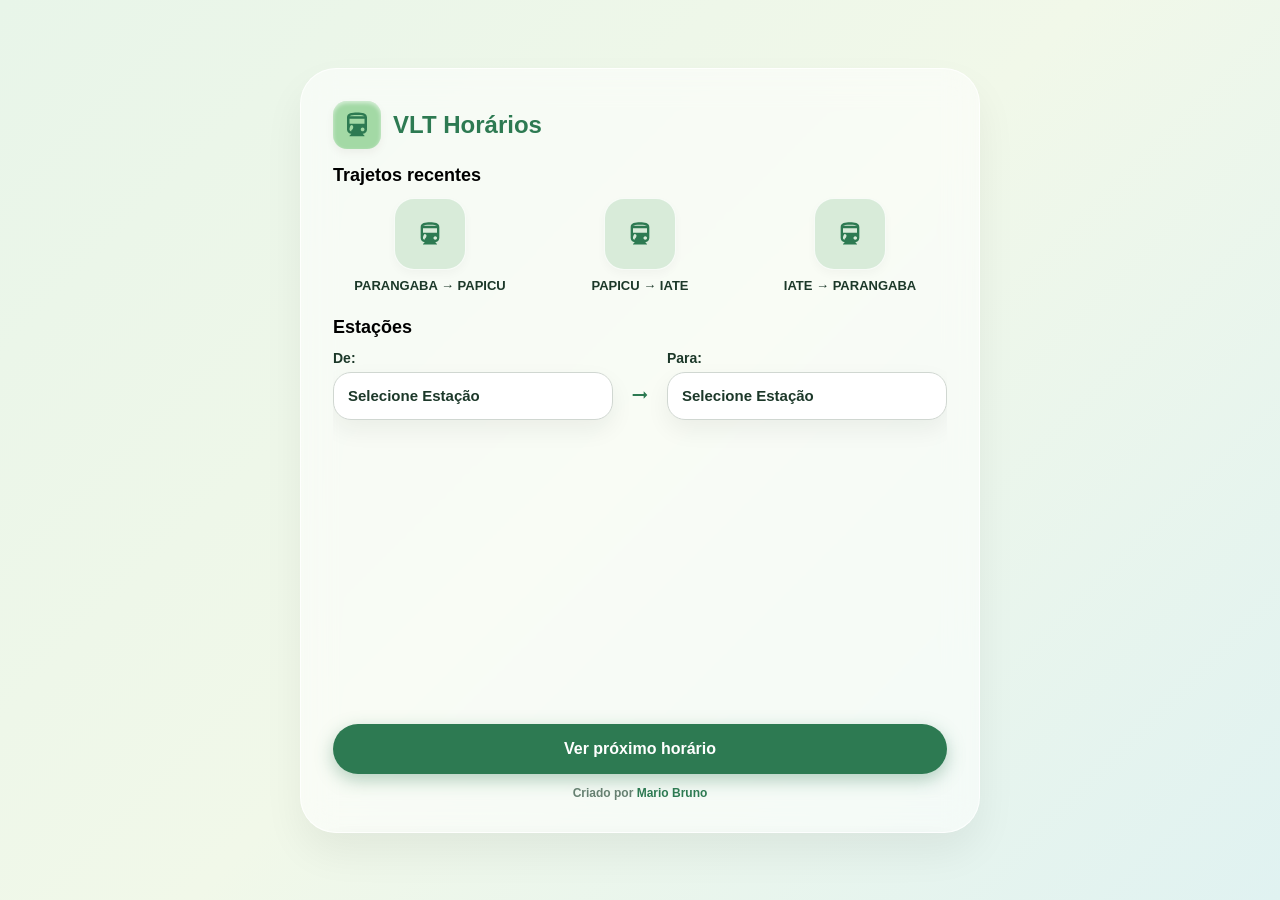
==== commit 6df177a5: "Refactor comments and add footer credits Updated comments for better clarity and added footer credit" ====
--- a/index.html
+++ b/index.html
@@ -43,7 +43,7 @@
       padding: 16px;
     }
 
-    /* Container com suporte fluido para Desktop e Mobile */
+    /* Container responsivo: Mobile + Desktop Centralizado */
     .app-container {
       width: 100%;
       max-width: 480px;
@@ -52,7 +52,7 @@
       background: rgba(255, 255, 255, 0.55);
       backdrop-filter: blur(16px);
       -webkit-backdrop-filter: blur(16px);
-      padding: 24px 24px 28px 24px;
+      padding: 24px;
       display: flex;
       flex-direction: column;
       position: relative;
@@ -63,7 +63,7 @@
       box-shadow: 0 20px 40px rgba(0, 0, 0, 0.06);
     }
 
-    /* Ajustes para telas grandes (Desktop/Tablet) */
+    /* Layout responsivo para Desktop / Telas Maiores */
     @media (min-width: 768px) {
       .app-container {
         max-width: 680px;
@@ -269,11 +269,15 @@
       fill: var(--primary-green);
     }
 
-    /* Botão Fixo */
+    /* Botão Fixo e Rodapé */
     .action-footer {
       width: 100%;
       padding-top: 10px;
       z-index: 10;
+      display: flex;
+      flex-direction: column;
+      align-items: center;
+      gap: 12px;
       transition: opacity 0.3s ease;
     }
 
@@ -305,7 +309,26 @@
       transform: scale(0.98);
     }
 
-    /* Backdrop com desfoque no fundo */
+    .credits-footer {
+      font-size: 12px;
+      color: var(--text-muted);
+      font-weight: 600;
+      text-align: center;
+    }
+
+    .credits-footer a {
+      color: var(--primary-green);
+      text-decoration: none;
+      font-weight: 700;
+      transition: opacity 0.2s ease;
+    }
+
+    .credits-footer a:hover {
+      text-decoration: underline;
+      opacity: 0.85;
+    }
+
+    /* Backdrop para desfoque no fundo */
     .overlay-backdrop {
       position: absolute;
       top: 0;
@@ -631,9 +654,12 @@
       </div>
     </div>
 
-    <!-- Botão Fixo Principal -->
+    <!-- Botão Fixo Principal e Rodapé com Link -->
     <div id="action-footer" class="action-footer">
       <button class="btn-main" onclick="calculateAndOpenIsland()">Ver próximo horário</button>
+      <footer class="credits-footer">
+        Criado por <a href="http://mariobruno.dev" target="_blank" rel="noopener noreferrer">Mario Bruno</a>
+      </footer>
     </div>
 
     <!-- Dynamic Island Modal -->
@@ -726,7 +752,7 @@
         { "IATE": "07:26", "MUCURIPE": "07:29", "PAPICU": "07:33", "ANTONIO SALES": "07:37", "PONTES VIEIRA": "07:40", "S.J. DO TAUAPE": "07:45", "B. DE MELO": "07:49", "VILA UNIÃO": "07:53", "EXPEDICIONARIOS": "07:57", "MONTESE": "08:00", "PARANGABA": "08:03" },
         { "IATE": "08:06", "MUCURIPE": "08:09", "PAPICU": "08:13", "ANTONIO SALES": "08:17", "PONTES VIEIRA": "08:20", "S.J. DO TAUAPE": "08:25", "B. DE MELO": "08:29", "VILA UNIÃO": "08:33", "EXPEDICIONARIOS": "08:37", "MONTESE": "08:40", "PARANGABA": "08:43" },
         { "IATE": "08:47", "MUCURIPE": "08:50", "PAPICU": "08:54", "ANTONIO SALES": "08:58", "PONTES VIEIRA": "09:01", "S.J. DO TAUAPE": "09:06", "B. DE MELO": "09:10", "VILA UNIÃO": "09:14", "EXPEDICIONARIOS": "09:18", "MONTESE": "09:21", "PARANGABA": "09:24" },
-        { "IATE": "09:28", "MUCURIPE": "09:31", "PAPICU": "09:35", "ANTONIO SALES": "09:39", "PONTES VIEIRA": "09:42", "S.J. DO TAUAPE": "09:47", "B. DE MELO": "09:51", "VILA UNIÃO": "09:55", "EXPEDICIONARIOS": "09:99", "MONTESE": "10:02", "PARANGABA": "10:05" },
+        { "IATE": "09:28", "MUCURIPE": "09:31", "PAPICU": "09:35", "ANTONIO SALES": "09:39", "PONTES VIEIRA": "09:42", "S.J. DO TAUAPE": "09:47", "B. DE MELO": "09:51", "VILA UNIÃO": "09:55", "EXPEDICIONARIOS": "09:59", "MONTESE": "10:02", "PARANGABA": "10:05" },
         { "IATE": "10:09", "MUCURIPE": "10:12", "PAPICU": "10:16", "ANTONIO SALES": "10:20", "PONTES VIEIRA": "10:23", "S.J. DO TAUAPE": "10:28", "B. DE MELO": "10:32", "VILA UNIÃO": "10:36", "EXPEDICIONARIOS": "10:39", "MONTESE": "10:42", "PARANGABA": "10:45" },
         { "IATE": "10:50", "MUCURIPE": "10:53", "PAPICU": "10:57", "ANTONIO SALES": "11:01", "PONTES VIEIRA": "11:04", "S.J. DO TAUAPE": "11:09", "B. DE MELO": "11:13", "VILA UNIÃO": "11:17", "EXPEDICIONARIOS": "11:20", "MONTESE": "11:23", "PARANGABA": "11:26" },
         { "IATE": "11:30", "MUCURIPE": "11:33", "PAPICU": "11:37", "ANTONIO SALES": "11:41", "PONTES VIEIRA": "11:44", "S.J. DO TAUAPE": "11:49", "B. DE MELO": "11:53", "VILA UNIÃO": "11:57", "EXPEDICIONARIOS": "12:00", "MONTESE": "12:03", "PARANGABA": "12:06" },
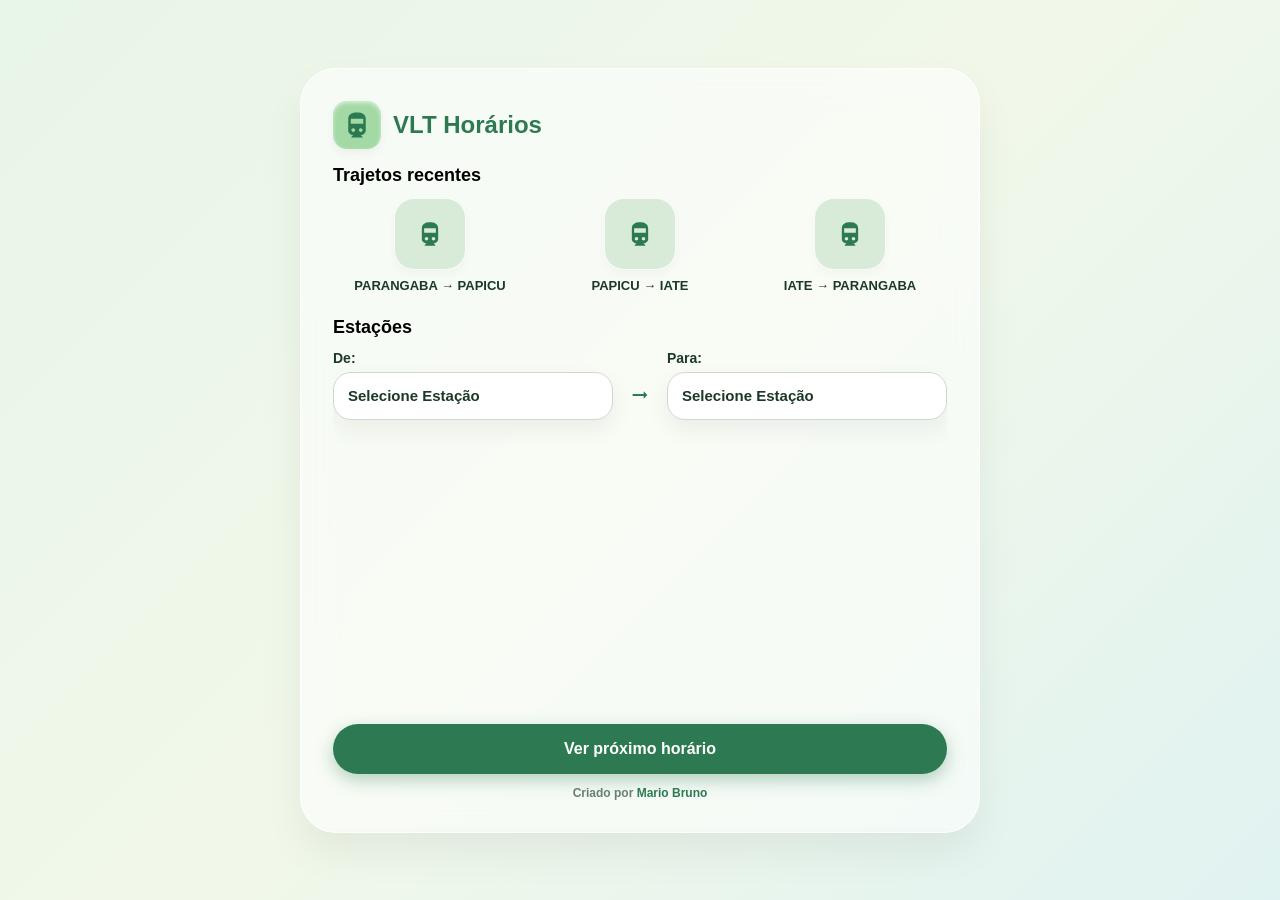
==== commit 68829e3d: "Fix SVG icons in header and dynamic island modal Updated SVG icons for header and dynamic island mod" ====
--- a/index.html
+++ b/index.html
@@ -613,7 +613,7 @@
     <div class="header-wrapper">
       <div class="header">
         <div class="icon-box">
-          <svg viewBox="0 0 24 24"><path d="M12 2C8 2 4 2.5 4 6v9.5C4 17.43 5.57 19 7.5 19L6 20.5v.5h12v-.5L16.5 19c1.93 0 3.5-1.57 3.5-3.5V6c0-3.5-4-4-8-4zm0 2c3.71 0 5.13.43 6 1H6c.87-.57 2.29-1 6-1zm6 7H6V7h12v4zm-10.5 6c-.83 0-1.5-.67-1.5-1.5S6.67 12 7.5 12s1.5.67 1.5 1.5S8.33 16 7.5 16zm9 0c-.83 0-1.5-.67-1.5-1.5s.67-1.5 1.5-1.5 1.5.67 1.5 1.5-.67 1.5-1.5 1.5z"/></svg>
+          <svg viewBox="0 0 24 24"><path d="M12 2c-4 0-7 1.5-7 5v9.5C5 18.2 6.8 20 9 20l-1.5 1.5v.5h9v-.5L15 20c2.2 0 4-1.8 4-3.5V7c0-3.5-3-5-7-5zm-5 5h10v4H7V7zm2 10.5c-.8 0-1.5-.7-1.5-1.5s.7-1.5 1.5-1.5 1.5.7 1.5 1.5-.7 1.5-1.5 1.5zm6 0c-.8 0-1.5-.7-1.5-1.5s.7-1.5 1.5-1.5 1.5.7 1.5 1.5-.7 1.5-1.5 1.5z"/></svg>
         </div>
         <h1>VLT Horários</h1>
       </div>
@@ -666,7 +666,7 @@
     <div id="dynamic-island" class="dynamic-island-container">
       <div class="island-content">
         <div class="island-pill-header">
-          <svg viewBox="0 0 24 24"><path d="M12 2C8 2 4 2.5 4 6v9.5C4 17.43 5.57 19 7.5 19L6 20.5v.5h12v-.5L16.5 19c1.93 0 3.5-1.57 3.5-3.5V6c0-3.5-4-4-8-4zm0 2c3.71 0 5.13.43 6 1H6c.87-.57 2.29-1 6-1zm6 7H6V7h12v4zm-10.5 6c-.83 0-1.5-.67-1.5-1.5S6.67 12 7.5 12s1.5.67 1.5 1.5S8.33 16 7.5 16zm9 0c-.83 0-1.5-.67-1.5-1.5s.67-1.5 1.5-1.5 1.5.67 1.5 1.5-.67 1.5-1.5 1.5z"/></svg>
+          <svg viewBox="0 0 24 24"><path d="M12 2c-4 0-7 1.5-7 5v9.5C5 18.2 6.8 20 9 20l-1.5 1.5v.5h9v-.5L15 20c2.2 0 4-1.8 4-3.5V7c0-3.5-3-5-7-5zm-5 5h10v4H7V7zm2 10.5c-.8 0-1.5-.7-1.5-1.5s.7-1.5 1.5-1.5 1.5.7 1.5 1.5-.7 1.5-1.5 1.5zm6 0c-.8 0-1.5-.7-1.5-1.5s.7-1.5 1.5-1.5 1.5.7 1.5 1.5-.7 1.5-1.5 1.5z"/></svg>
           <span id="island-direction">Sentido IATE</span>
         </div>
 
@@ -694,7 +694,7 @@
     <div id="pwa-banner" class="pwa-install-banner">
       <div class="pwa-info">
         <div class="pwa-icon">
-          <svg viewBox="0 0 24 24"><path d="M12 2C8 2 4 2.5 4 6v9.5C4 17.43 5.57 19 7.5 19L6 20.5v.5h12v-.5L16.5 19c1.93 0 3.5-1.57 3.5-3.5V6c0-3.5-4-4-8-4zm0 2c3.71 0 5.13.43 6 1H6c.87-.57 2.29-1 6-1zm6 7H6V7h12v4zm-10.5 6c-.83 0-1.5-.67-1.5-1.5S6.67 12 7.5 12s1.5.67 1.5 1.5S8.33 16 7.5 16zm9 0c-.83 0-1.5-.67-1.5-1.5s.67-1.5 1.5-1.5 1.5.67 1.5 1.5-.67 1.5-1.5 1.5z"/></svg>
+          <svg viewBox="0 0 24 24"><path d="M12 2c-4 0-7 1.5-7 5v9.5C5 18.2 6.8 20 9 20l-1.5 1.5v.5h9v-.5L15 20c2.2 0 4-1.8 4-3.5V7c0-3.5-3-5-7-5zm-5 5h10v4H7V7zm2 10.5c-.8 0-1.5-.7-1.5-1.5s.7-1.5 1.5-1.5 1.5.7 1.5 1.5-.7 1.5-1.5 1.5zm6 0c-.8 0-1.5-.7-1.5-1.5s.7-1.5 1.5-1.5 1.5.7 1.5 1.5-.7 1.5-1.5 1.5z"/></svg>
         </div>
         <div class="pwa-text">
           <span class="pwa-title">Instalar aplicativo</span>
@@ -752,7 +752,7 @@
         { "IATE": "07:26", "MUCURIPE": "07:29", "PAPICU": "07:33", "ANTONIO SALES": "07:37", "PONTES VIEIRA": "07:40", "S.J. DO TAUAPE": "07:45", "B. DE MELO": "07:49", "VILA UNIÃO": "07:53", "EXPEDICIONARIOS": "07:57", "MONTESE": "08:00", "PARANGABA": "08:03" },
         { "IATE": "08:06", "MUCURIPE": "08:09", "PAPICU": "08:13", "ANTONIO SALES": "08:17", "PONTES VIEIRA": "08:20", "S.J. DO TAUAPE": "08:25", "B. DE MELO": "08:29", "VILA UNIÃO": "08:33", "EXPEDICIONARIOS": "08:37", "MONTESE": "08:40", "PARANGABA": "08:43" },
         { "IATE": "08:47", "MUCURIPE": "08:50", "PAPICU": "08:54", "ANTONIO SALES": "08:58", "PONTES VIEIRA": "09:01", "S.J. DO TAUAPE": "09:06", "B. DE MELO": "09:10", "VILA UNIÃO": "09:14", "EXPEDICIONARIOS": "09:18", "MONTESE": "09:21", "PARANGABA": "09:24" },
-        { "IATE": "09:28", "MUCURIPE": "09:31", "PAPICU": "09:35", "ANTONIO SALES": "09:39", "PONTES VIEIRA": "09:42", "S.J. DO TAUAPE": "09:47", "B. DE MELO": "09:51", "VILA UNIÃO": "09:55", "EXPEDICIONARIOS": "09:59", "MONTESE": "10:02", "PARANGABA": "10:05" },
+        { "IATE": "09:28", "MUCURIPE": "09:31", "PAPICU": "09:35", "ANTONIO SALES": "09:39", "PONTES VIEIRA": "09:42", "S.J. DO TAUAPE": "09:47", "B. DE MELO": "09:51", "VILA UNIÃO": "09:55", "EXPEDICIONARIOS": "09:99", "MONTESE": "10:02", "PARANGABA": "10:05" },
         { "IATE": "10:09", "MUCURIPE": "10:12", "PAPICU": "10:16", "ANTONIO SALES": "10:20", "PONTES VIEIRA": "10:23", "S.J. DO TAUAPE": "10:28", "B. DE MELO": "10:32", "VILA UNIÃO": "10:36", "EXPEDICIONARIOS": "10:39", "MONTESE": "10:42", "PARANGABA": "10:45" },
         { "IATE": "10:50", "MUCURIPE": "10:53", "PAPICU": "10:57", "ANTONIO SALES": "11:01", "PONTES VIEIRA": "11:04", "S.J. DO TAUAPE": "11:09", "B. DE MELO": "11:13", "VILA UNIÃO": "11:17", "EXPEDICIONARIOS": "11:20", "MONTESE": "11:23", "PARANGABA": "11:26" },
         { "IATE": "11:30", "MUCURIPE": "11:33", "PAPICU": "11:37", "ANTONIO SALES": "11:41", "PONTES VIEIRA": "11:44", "S.J. DO TAUAPE": "11:49", "B. DE MELO": "11:53", "VILA UNIÃO": "11:57", "EXPEDICIONARIOS": "12:00", "MONTESE": "12:03", "PARANGABA": "12:06" },
@@ -776,7 +776,8 @@
       ]
     };
 
-    const vltIconSvg = `<svg viewBox="0 0 24 24"><path d="M12 2C8 2 4 2.5 4 6v9.5C4 17.43 5.57 19 7.5 19L6 20.5v.5h12v-.5L16.5 19c1.93 0 3.5-1.57 3.5-3.5V6c0-3.5-4-4-8-4zm0 2c3.71 0 5.13.43 6 1H6c.87-.57 2.29-1 6-1zm6 7H6V7h12v4zm-10.5 6c-.83 0-1.5-.67-1.5-1.5S6.67 12 7.5 12s1.5.67 1.5 1.5S8.33 16 7.5 16zm9 0c-.83 0-1.5-.67-1.5-1.5s.67-1.5 1.5-1.5 1.5.67 1.5 1.5-.67 1.5-1.5 1.5z"/></svg>`;
+    /* SVG Vetorial Corrigido e Simétrico */
+    const vltIconSvg = `<svg viewBox="0 0 24 24"><path d="M12 2c-4 0-7 1.5-7 5v9.5C5 18.2 6.8 20 9 20l-1.5 1.5v.5h9v-.5L15 20c2.2 0 4-1.8 4-3.5V7c0-3.5-3-5-7-5zm-5 5h10v4H7V7zm2 10.5c-.8 0-1.5-.7-1.5-1.5s.7-1.5 1.5-1.5 1.5.7 1.5 1.5-.7 1.5-1.5 1.5zm6 0c-.8 0-1.5-.7-1.5-1.5s.7-1.5 1.5-1.5 1.5.7 1.5 1.5-.7 1.5-1.5 1.5z"/></svg>`;
 
     const defaultRecents = [
       { origin: "PARANGABA", dest: "PAPICU" },
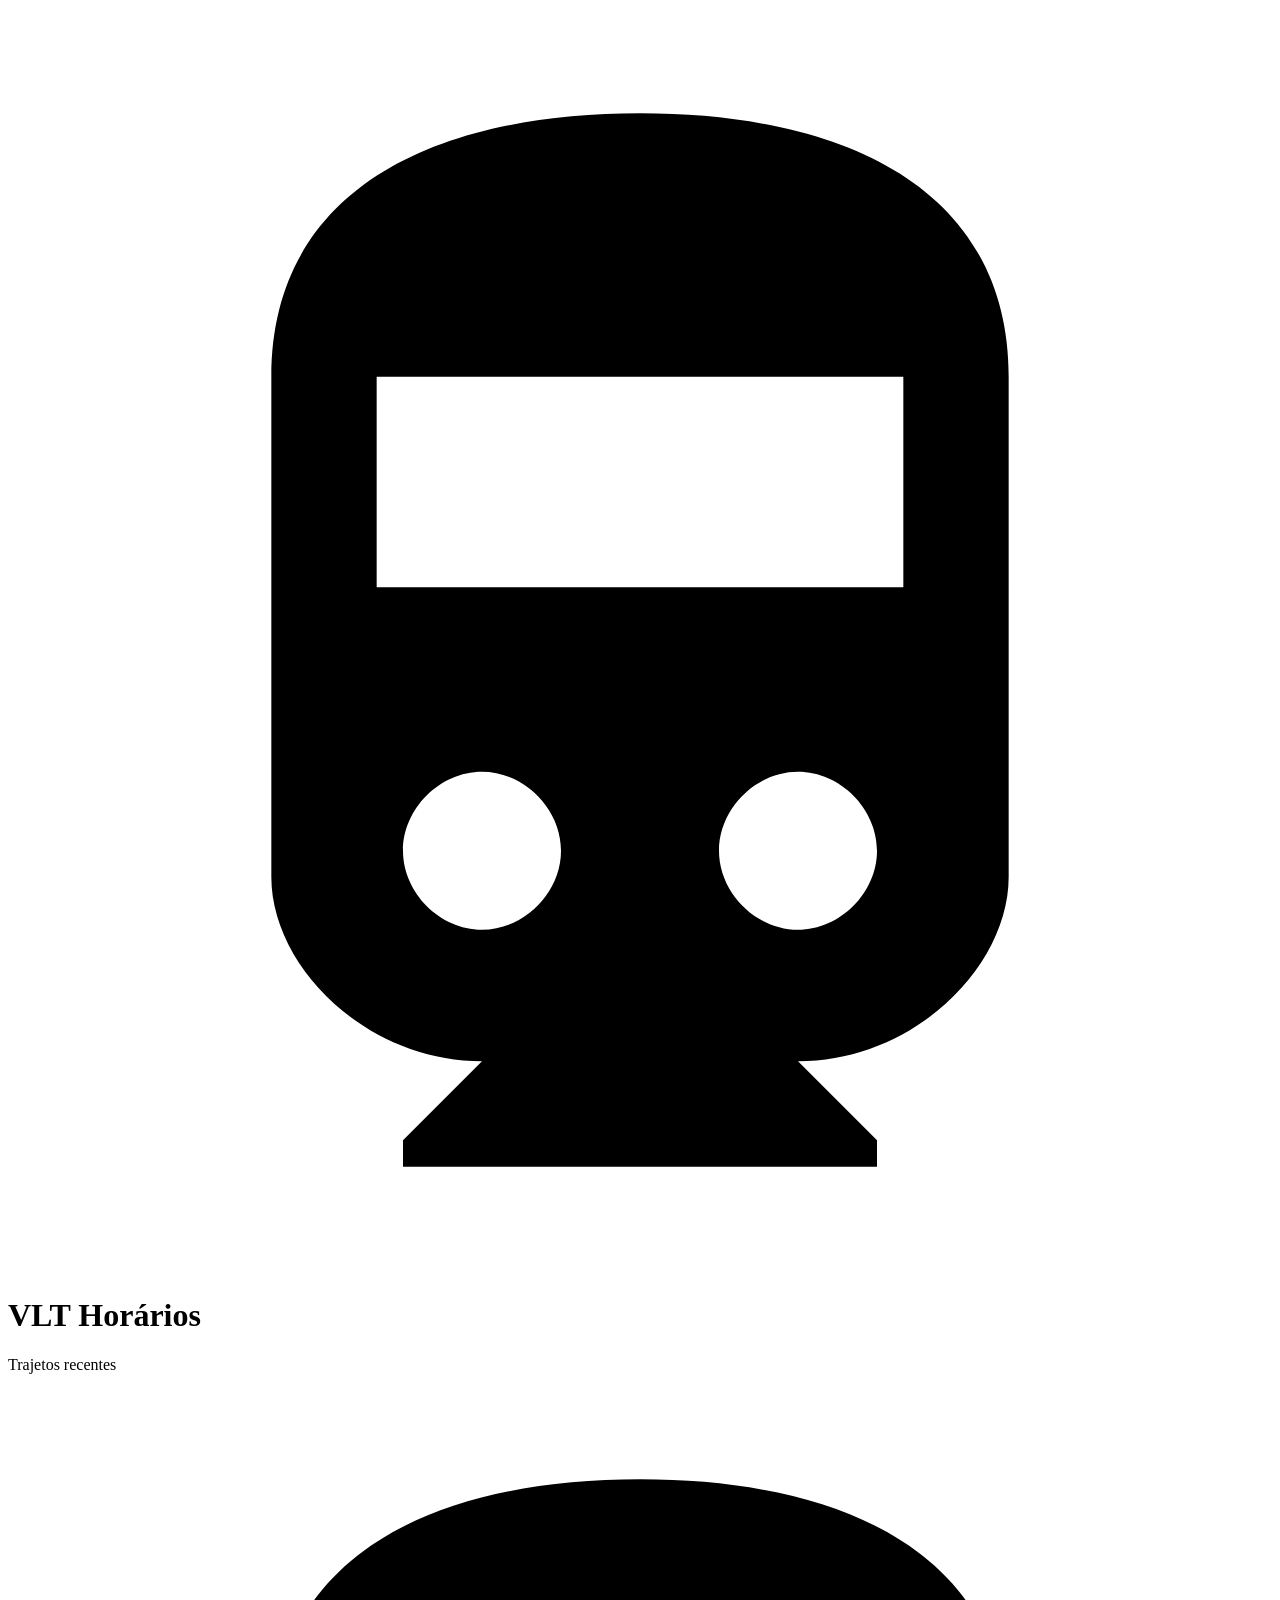
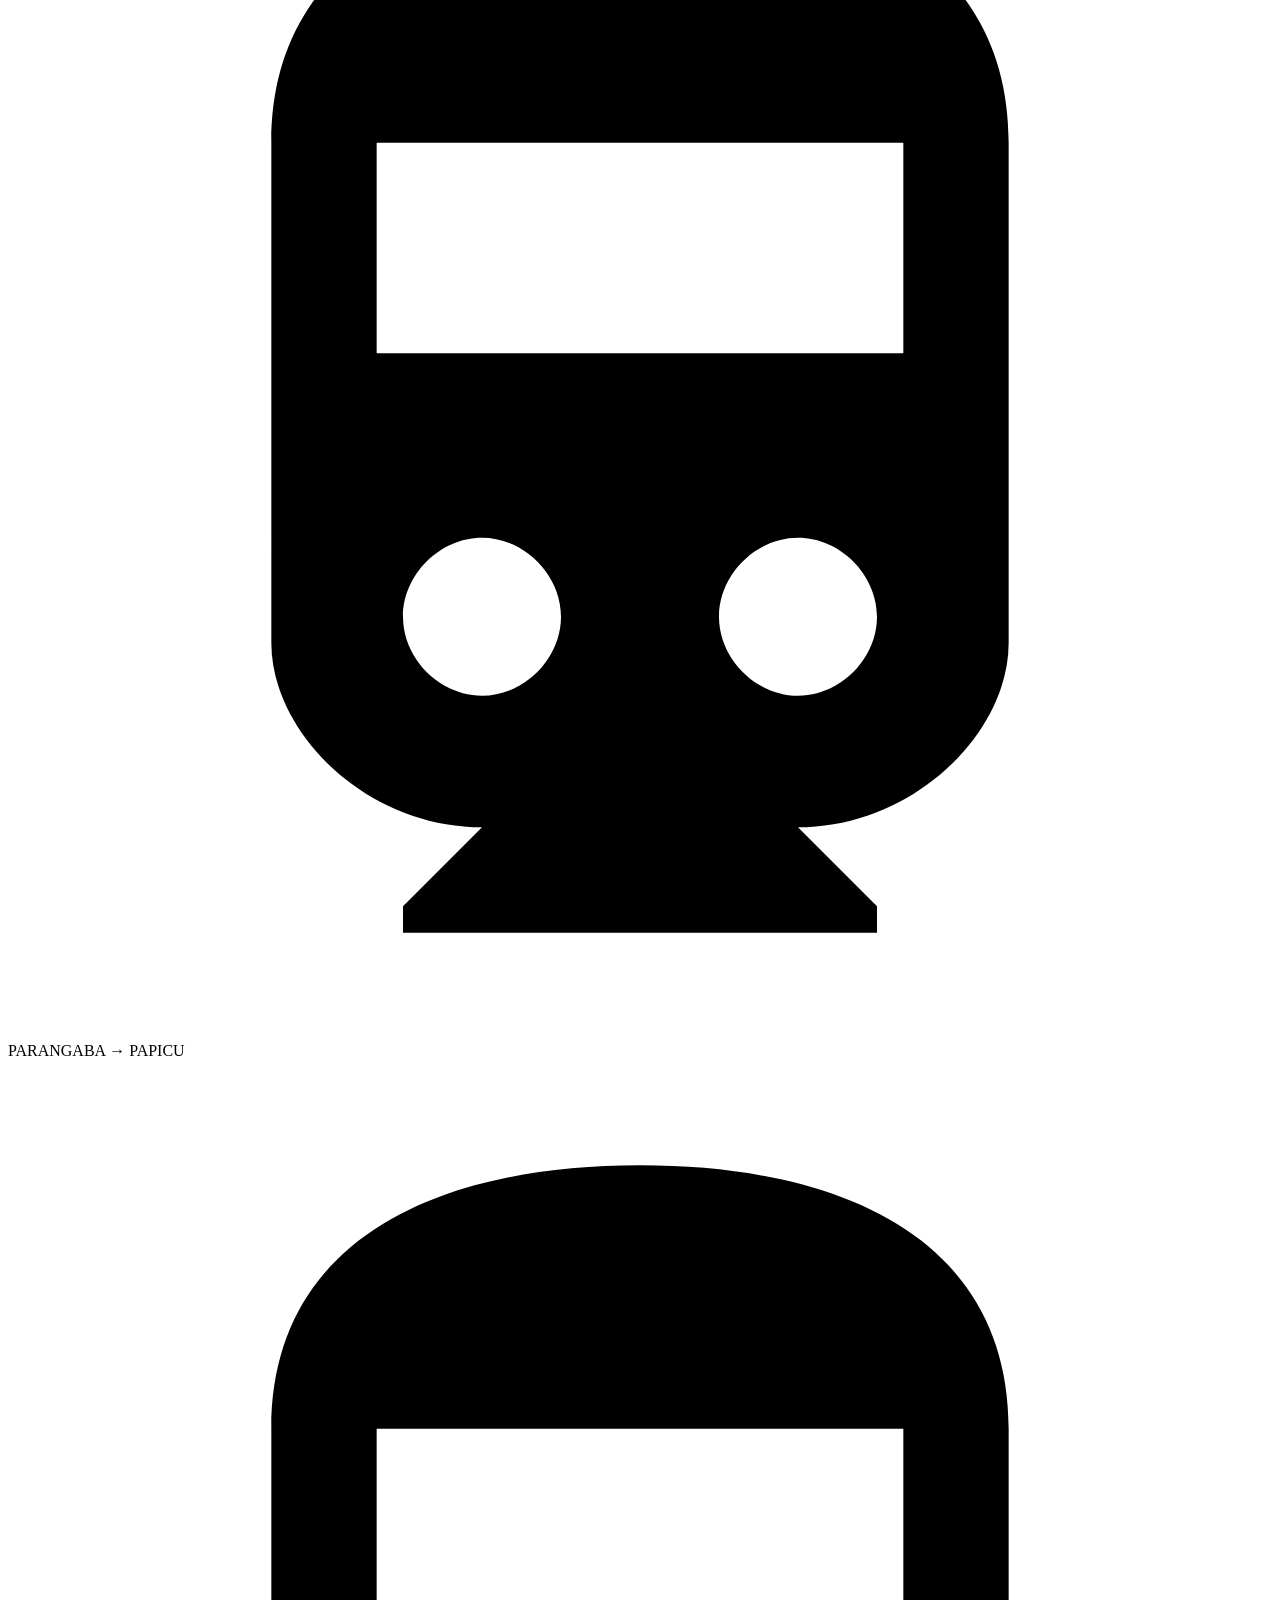
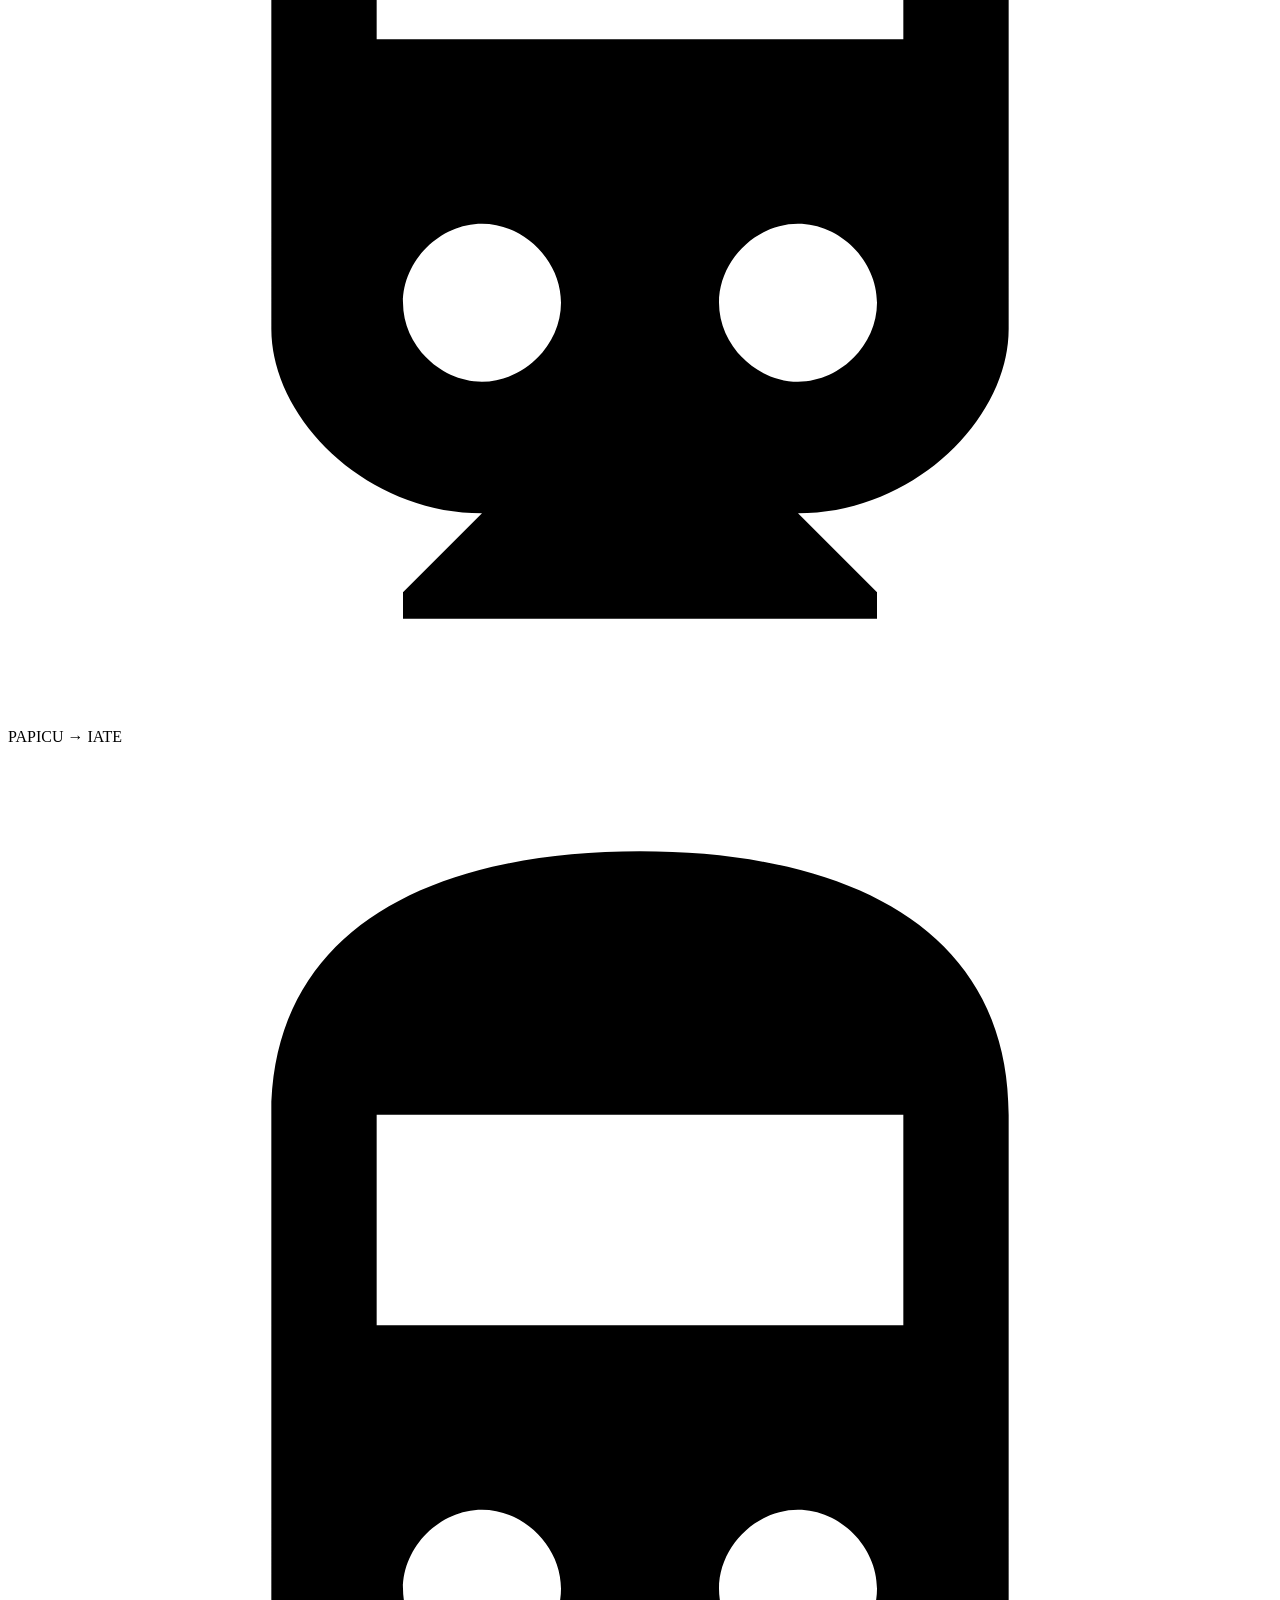
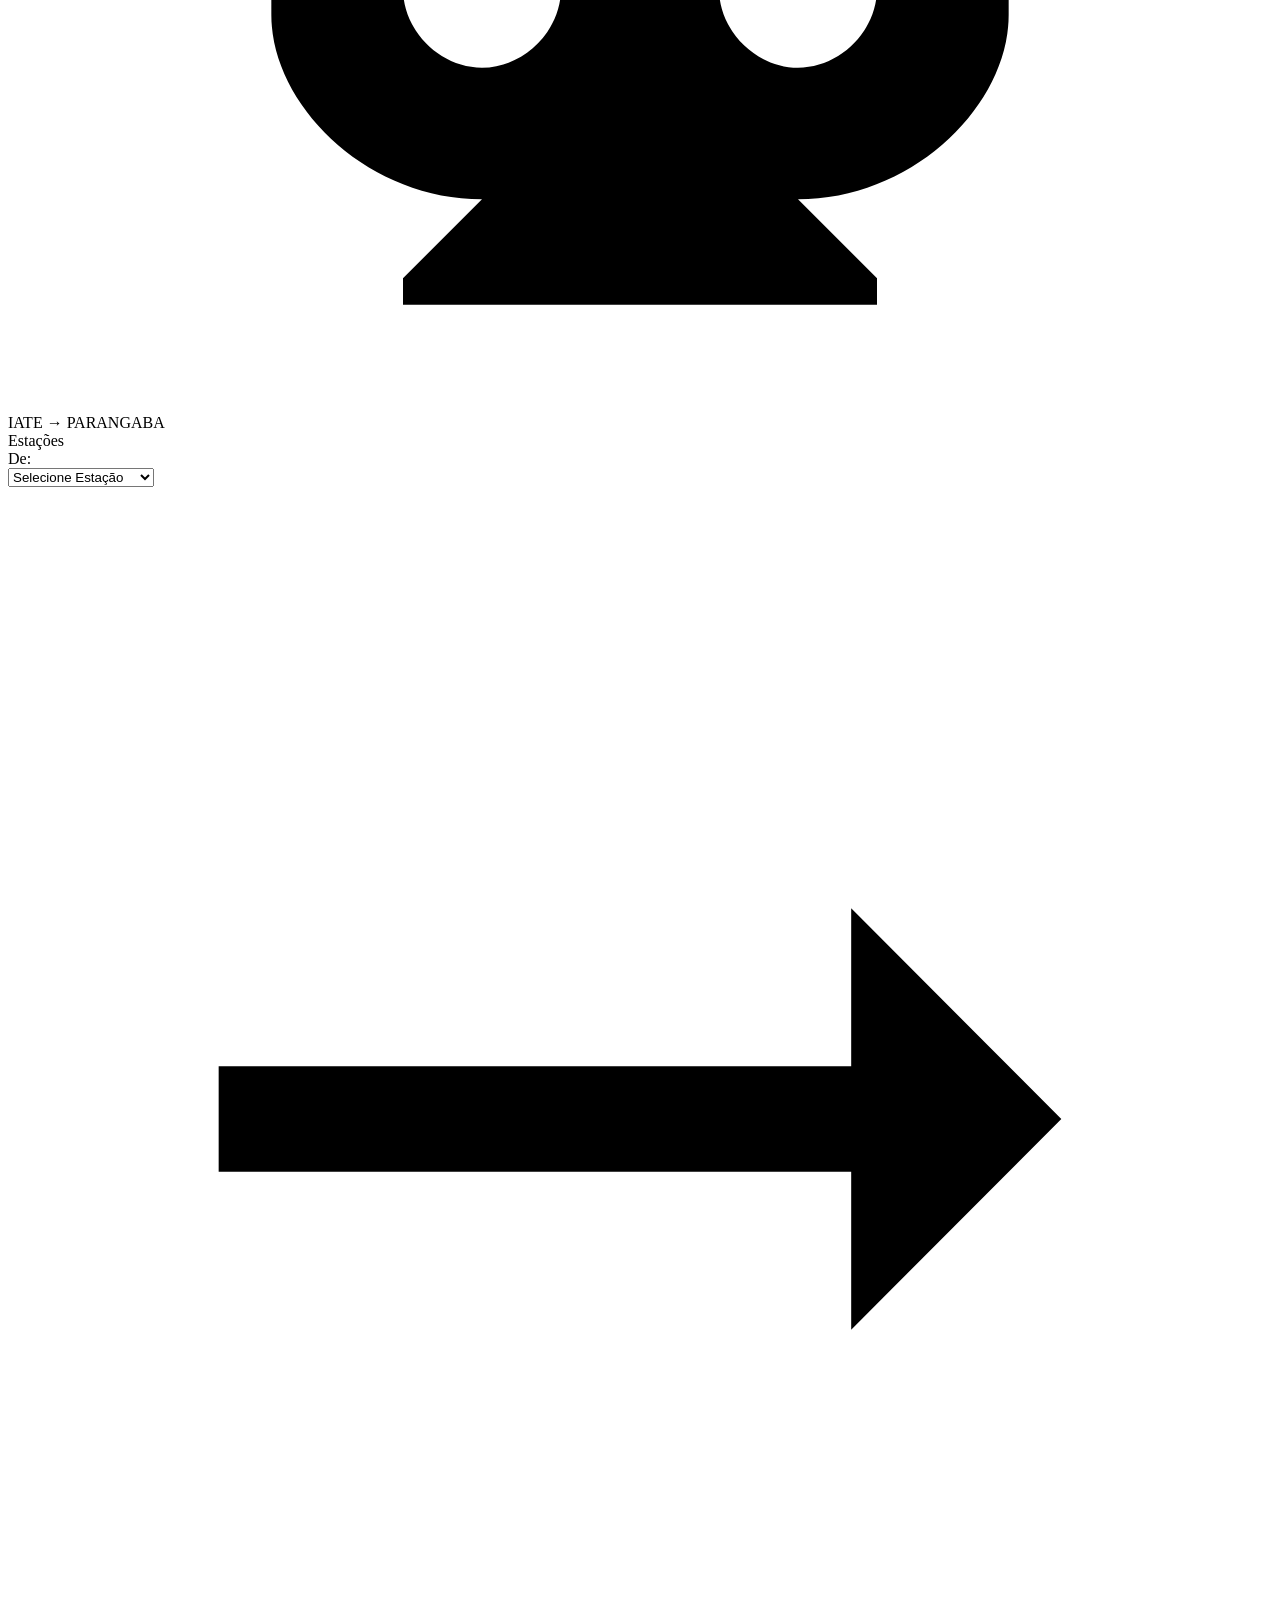
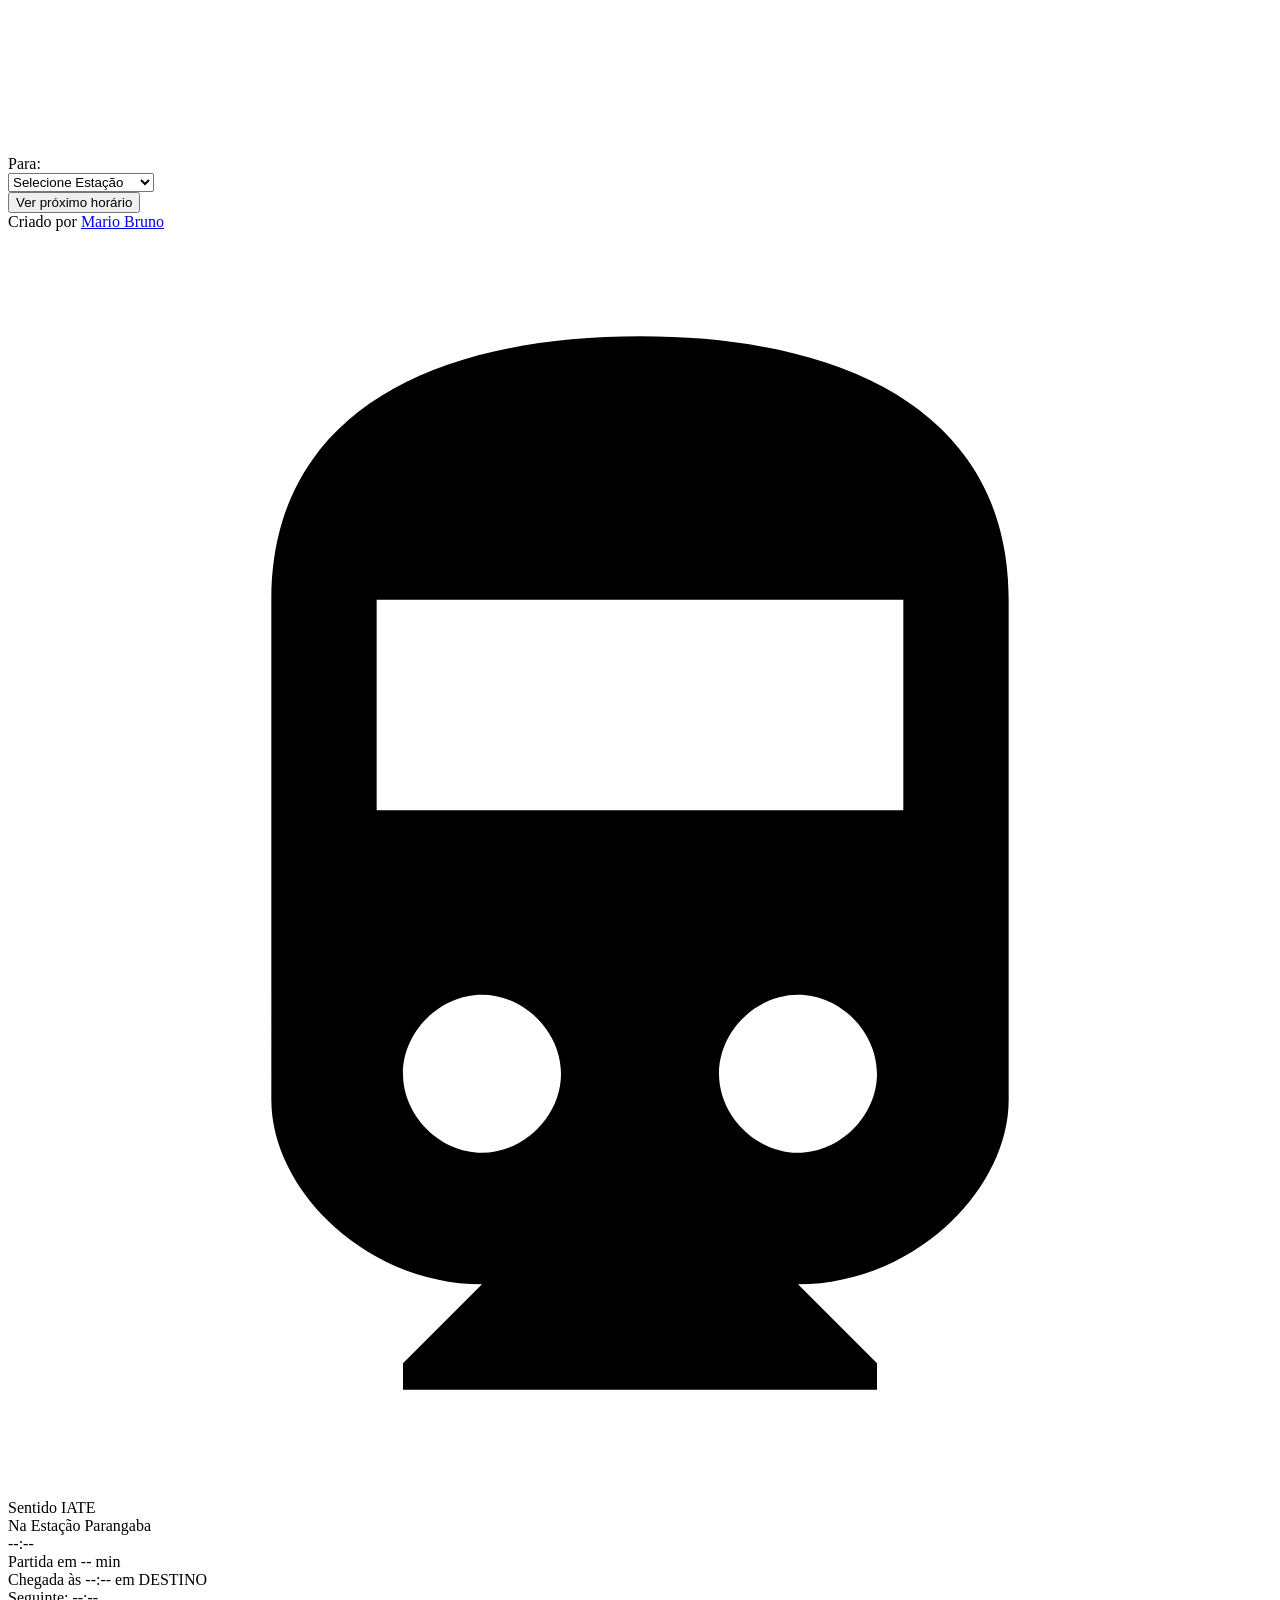
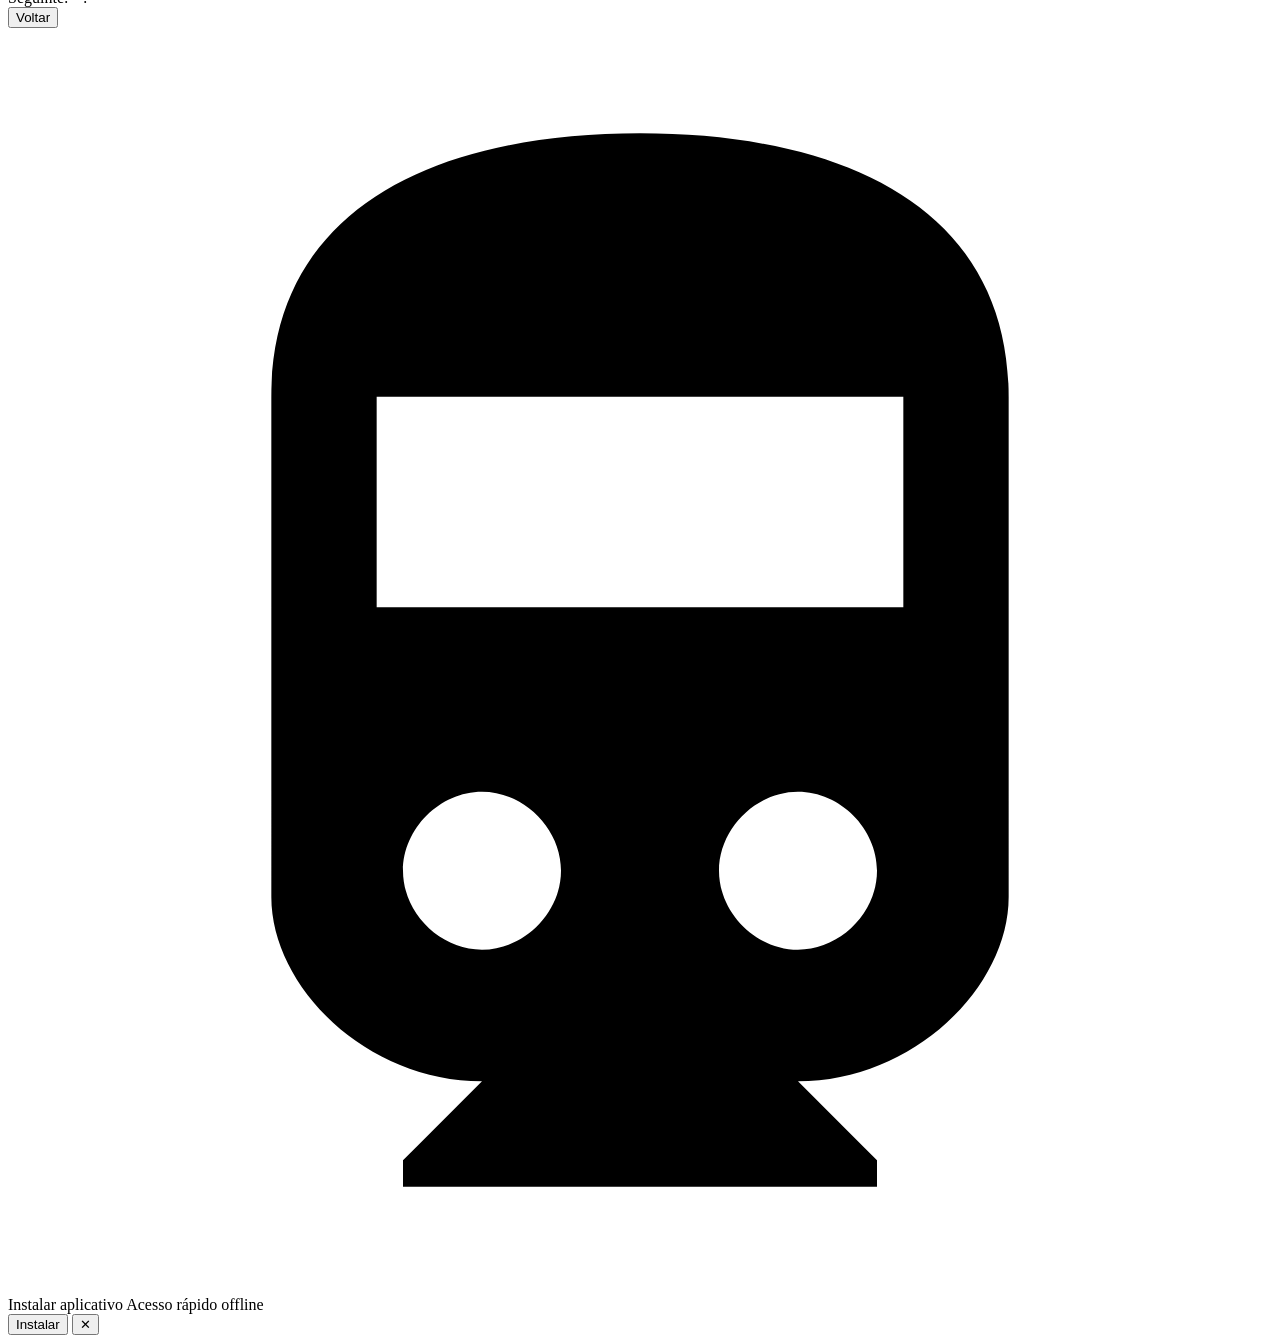
==== commit 287c60cb: "Replace internal CSS with external stylesheet Removed internal CSS styles and added external stylesh" ====
--- a/index.html
+++ b/index.html
@@ -5,604 +5,15 @@
   <meta name="viewport" content="width=device-width, initial-scale=1.0">
   <title>VLT Horários - Metrofor</title>
 
+  <!-- CSS Externo (com versão para forçar limpeza de cache) -->
+  <link rel="stylesheet" href="style.css?v=1.1">
+
   <!-- PWA & Mobile Settings -->
   <link rel="manifest" href="manifest.json">
   <meta name="theme-color" content="#2d7a52">
   <link rel="apple-touch-icon" href="icon-192.png">
   <meta name="apple-mobile-web-app-capable" content="yes">
   <meta name="apple-mobile-web-app-status-bar-style" content="black-translucent">
-
-  <style>
-    :root {
-      --bg-gradient: linear-gradient(135deg, #e8f5e9 0%, #f1f8e9 50%, #e0f2f1 100%);
-      --primary-green: #2d7a52;
-      --primary-green-hover: #225c3e;
-      --card-bg: rgba(255, 255, 255, 0.9);
-      --card-shadow: 0 10px 25px rgba(0, 0, 0, 0.06);
-      --text-main: #1c3829;
-      --text-muted: #668071;
-      --island-bg: #1b3d2b;
-      --island-text: #ffffff;
-    }
-
-    * {
-      box-sizing: border-box;
-      margin: 0;
-      padding: 0;
-      font-family: -apple-system, BlinkMacSystemFont, "Segoe UI", Roboto, Helvetica, Arial, sans-serif;
-      -webkit-tap-highlight-color: transparent;
-    }
-
-    body {
-      background: var(--bg-gradient);
-      min-height: 100dvh;
-      display: flex;
-      justify-content: center;
-      align-items: center;
-      color: var(--text-main);
-      padding: 16px;
-    }
-
-    /* Container responsivo: Mobile + Desktop Centralizado */
-    .app-container {
-      width: 100%;
-      max-width: 480px;
-      min-height: 85dvh;
-      max-height: 900px;
-      background: rgba(255, 255, 255, 0.55);
-      backdrop-filter: blur(16px);
-      -webkit-backdrop-filter: blur(16px);
-      padding: 24px;
-      display: flex;
-      flex-direction: column;
-      position: relative;
-      overflow: hidden;
-      justify-content: space-between;
-      border-radius: 36px;
-      border: 1px solid rgba(255, 255, 255, 0.8);
-      box-shadow: 0 20px 40px rgba(0, 0, 0, 0.06);
-    }
-
-    /* Layout responsivo para Desktop / Telas Maiores */
-    @media (min-width: 768px) {
-      .app-container {
-        max-width: 680px;
-        padding: 32px;
-      }
-
-      .favorites-grid {
-        grid-template-columns: repeat(3, 1fr) !important;
-        gap: 16px !important;
-      }
-
-      .fav-icon {
-        width: 72px !important;
-        height: 72px !important;
-        border-radius: 20px !important;
-      }
-
-      .fav-label {
-        font-size: 13px !important;
-      }
-
-      .select-group {
-        gap: 16px !important;
-      }
-
-      .select-wrapper {
-        padding: 14px 14px !important;
-      }
-
-      .select-wrapper select {
-        font-size: 15px !important;
-      }
-
-      .dynamic-island-container.expanded {
-        max-width: 460px !important;
-      }
-    }
-
-    /* Header */
-    .header-wrapper {
-      display: flex;
-      flex-direction: column;
-      align-items: center;
-      position: relative;
-      z-index: 10;
-      margin-bottom: 16px;
-    }
-
-    .header {
-      display: flex;
-      align-items: center;
-      gap: 12px;
-      width: 100%;
-    }
-
-    .icon-box {
-      width: 48px;
-      height: 48px;
-      background: #a3d9a5;
-      border-radius: 14px;
-      display: flex;
-      align-items: center;
-      justify-content: center;
-      box-shadow: inset 0 2px 4px rgba(255,255,255,0.6), 0 4px 10px rgba(0,0,0,0.05);
-      flex-shrink: 0;
-    }
-
-    .icon-box svg {
-      width: 30px;
-      height: 30px;
-      fill: var(--primary-green);
-    }
-
-    .header h1 {
-      font-size: 24px;
-      font-weight: 700;
-      color: var(--primary-green);
-    }
-
-    .section-title {
-      font-size: 18px;
-      font-weight: 700;
-      margin-bottom: 12px;
-      color: #000;
-    }
-
-    .main-content {
-      flex: 1;
-      display: flex;
-      flex-direction: column;
-      justify-content: flex-start;
-      gap: 24px;
-      position: relative;
-      overflow-y: auto;
-      padding-bottom: 10px;
-    }
-
-    /* Trajetos Recentes */
-    .favorites-grid {
-      display: grid;
-      grid-template-columns: repeat(3, 1fr);
-      gap: 10px;
-    }
-
-    .fav-card {
-      display: flex;
-      flex-direction: column;
-      align-items: center;
-      gap: 8px;
-      cursor: pointer;
-    }
-
-    .fav-icon {
-      width: 58px;
-      height: 58px;
-      background: #d8ebd9;
-      border-radius: 16px;
-      display: flex;
-      align-items: center;
-      justify-content: center;
-      box-shadow: 0 4px 10px rgba(0,0,0,0.03);
-      border: 1px solid rgba(255,255,255,0.8);
-      transition: transform 0.15s ease, background 0.2s ease;
-    }
-
-    .fav-card:hover .fav-icon {
-      background: #c7e3c9;
-    }
-
-    .fav-card:active .fav-icon {
-      transform: scale(0.95);
-    }
-
-    .fav-icon svg {
-      width: 28px;
-      height: 28px;
-      fill: #2d7a52;
-    }
-
-    .fav-label {
-      font-size: 11px;
-      font-weight: 700;
-      text-align: center;
-      line-height: 1.2;
-      color: var(--text-main);
-      display: -webkit-box;
-      -webkit-line-clamp: 2;
-      -webkit-box-orient: vertical;
-      overflow: hidden;
-    }
-
-    /* Seleção */
-    .select-group {
-      display: flex;
-      align-items: center;
-      justify-content: space-between;
-      gap: 10px;
-    }
-
-    .field-box {
-      flex: 1;
-      display: flex;
-      flex-direction: column;
-      gap: 6px;
-    }
-
-    .field-box label {
-      font-weight: 700;
-      font-size: 14px;
-    }
-
-    .select-wrapper {
-      position: relative;
-      background: #fff;
-      border-radius: 18px;
-      border: 1px solid #d0d7d1;
-      padding: 12px 10px;
-      box-shadow: var(--card-shadow);
-    }
-
-    .select-wrapper select {
-      width: 100%;
-      border: none;
-      background: transparent;
-      outline: none;
-      font-size: 13px;
-      color: var(--text-main);
-      font-weight: 600;
-      appearance: none;
-      cursor: pointer;
-    }
-
-    .arrow-icon {
-      margin-top: 20px;
-      display: flex;
-      align-items: center;
-      justify-content: center;
-    }
-
-    .arrow-icon svg {
-      width: 22px;
-      height: 22px;
-      fill: var(--primary-green);
-    }
-
-    /* Botão Fixo e Rodapé */
-    .action-footer {
-      width: 100%;
-      padding-top: 10px;
-      z-index: 10;
-      display: flex;
-      flex-direction: column;
-      align-items: center;
-      gap: 12px;
-      transition: opacity 0.3s ease;
-    }
-
-    .action-footer.hidden {
-      opacity: 0;
-      pointer-events: none;
-    }
-
-    .btn-main {
-      width: 100%;
-      background: var(--primary-green);
-      color: #fff;
-      border: none;
-      padding: 16px;
-      border-radius: 30px;
-      font-size: 16px;
-      font-weight: 700;
-      cursor: pointer;
-      box-shadow: 0 6px 18px rgba(45, 122, 82, 0.35);
-      transition: background 0.2s, transform 0.15s ease;
-      text-align: center;
-    }
-
-    .btn-main:hover {
-      background: var(--primary-green-hover);
-    }
-
-    .btn-main:active {
-      transform: scale(0.98);
-    }
-
-    .credits-footer {
-      font-size: 12px;
-      color: var(--text-muted);
-      font-weight: 600;
-      text-align: center;
-    }
-
-    .credits-footer a {
-      color: var(--primary-green);
-      text-decoration: none;
-      font-weight: 700;
-      transition: opacity 0.2s ease;
-    }
-
-    .credits-footer a:hover {
-      text-decoration: underline;
-      opacity: 0.85;
-    }
-
-    /* Backdrop para desfoque no fundo */
-    .overlay-backdrop {
-      position: absolute;
-      top: 0;
-      left: 0;
-      width: 100%;
-      height: 100%;
-      background: rgba(18, 35, 24, 0.65);
-      backdrop-filter: blur(14px);
-      -webkit-backdrop-filter: blur(14px);
-      opacity: 0;
-      pointer-events: none;
-      transition: opacity 0.4s ease;
-      z-index: 90;
-      border-radius: 36px;
-    }
-
-    .overlay-backdrop.active {
-      opacity: 1;
-      pointer-events: auto;
-    }
-
-    /* Dynamic Island Card */
-    .dynamic-island-container {
-      position: absolute;
-      top: 16px;
-      left: 50%;
-      transform: translateX(-50%) scale(0.2);
-      width: 120px;
-      height: 36px;
-      background: var(--island-bg);
-      border-radius: 30px;
-      opacity: 0;
-      pointer-events: none;
-      z-index: 100;
-      transition: all 0.45s cubic-bezier(0.175, 0.885, 0.32, 1.2);
-      box-shadow: 0 20px 45px rgba(0,0,0,0.35);
-      color: var(--island-text);
-      padding: 24px 20px;
-      display: flex;
-      flex-direction: column;
-      justify-content: space-between;
-      overflow: hidden;
-      border: 1px solid rgba(255, 255, 255, 0.1);
-    }
-
-    .dynamic-island-container.expanded {
-      top: 50%;
-      transform: translate(-50%, -50%) scale(1);
-      width: calc(100% - 40px);
-      max-width: 420px;
-      height: auto;
-      min-height: 380px;
-      border-radius: 32px;
-      opacity: 1;
-      pointer-events: auto;
-    }
-
-    .island-content {
-      opacity: 0;
-      transition: opacity 0.3s ease 0.15s;
-      display: flex;
-      flex-direction: column;
-      align-items: center;
-      text-align: center;
-      height: 100%;
-      justify-content: space-between;
-      gap: 12px;
-    }
-
-    .dynamic-island-container.expanded .island-content {
-      opacity: 1;
-    }
-
-    .island-pill-header {
-      display: flex;
-      align-items: center;
-      gap: 8px;
-      font-size: 13px;
-      font-weight: 800;
-      color: #8ed69d;
-      letter-spacing: 0.8px;
-      text-transform: uppercase;
-    }
-
-    .island-pill-header svg {
-      width: 18px;
-      height: 18px;
-      fill: #8ed69d;
-    }
-
-    .island-station-name {
-      font-size: 16px;
-      font-weight: 700;
-      color: #ffffff;
-    }
-
-    .island-time-display {
-      display: flex;
-      align-items: center;
-      justify-content: center;
-      gap: 10px;
-      margin-bottom: 2px;
-    }
-
-    .island-clock-icon {
-      width: 28px;
-      height: 28px;
-      border: 2px solid #8ed69d;
-      border-radius: 50%;
-      position: relative;
-    }
-
-    .island-clock-icon::after {
-      content: '';
-      width: 2px;
-      height: 8px;
-      background: #8ed69d;
-      position: absolute;
-      top: 4px;
-      left: 11px;
-    }
-
-    .island-big-time {
-      font-size: 54px;
-      font-weight: 800;
-      letter-spacing: -1px;
-      color: #ffffff;
-      line-height: 1;
-    }
-
-    .island-time-subtext {
-      font-size: 13px;
-      color: #8ed69d;
-      font-weight: 600;
-    }
-
-    .island-arrival-box {
-      background: rgba(255, 255, 255, 0.08);
-      border: 1px solid rgba(255, 255, 255, 0.15);
-      border-radius: 18px;
-      padding: 12px 16px;
-      width: 100%;
-    }
-
-    .island-arrival-text {
-      font-size: 14px;
-      font-weight: 700;
-      color: #ffffff;
-    }
-
-    .island-next-time-info {
-      font-size: 13px;
-      color: rgba(255, 255, 255, 0.75);
-      font-weight: 600;
-    }
-
-    .btn-island-back {
-      width: 100%;
-      background: #2d7a52;
-      color: #ffffff;
-      border: none;
-      padding: 14px;
-      border-radius: 25px;
-      font-size: 15px;
-      font-weight: 700;
-      cursor: pointer;
-      box-shadow: 0 4px 12px rgba(0,0,0,0.25);
-      transition: background 0.2s, transform 0.15s ease;
-      margin-top: 4px;
-    }
-
-    .btn-island-back:hover {
-      background: #225c3e;
-    }
-
-    .btn-island-back:active {
-      transform: scale(0.98);
-    }
-
-    /* Popup Banner de Instalação do PWA */
-    .pwa-install-banner {
-      position: absolute;
-      bottom: 20px;
-      left: 20px;
-      right: 20px;
-      background: #1b3d2b;
-      color: #ffffff;
-      border-radius: 24px;
-      padding: 14px 16px;
-      display: flex;
-      align-items: center;
-      justify-content: space-between;
-      gap: 12px;
-      box-shadow: 0 10px 30px rgba(0, 0, 0, 0.3);
-      border: 1px solid rgba(255, 255, 255, 0.15);
-      z-index: 80;
-      transform: translateY(150%);
-      transition: transform 0.4s cubic-bezier(0.175, 0.885, 0.32, 1.275);
-    }
-
-    .pwa-install-banner.show {
-      transform: translateY(0);
-    }
-
-    .pwa-info {
-      display: flex;
-      align-items: center;
-      gap: 10px;
-    }
-
-    .pwa-icon {
-      width: 40px;
-      height: 40px;
-      background: #2d7a52;
-      border-radius: 12px;
-      display: flex;
-      align-items: center;
-      justify-content: center;
-      flex-shrink: 0;
-    }
-
-    .pwa-icon svg {
-      width: 24px;
-      height: 24px;
-      fill: #a3d9a5;
-    }
-
-    .pwa-text {
-      display: flex;
-      flex-direction: column;
-    }
-
-    .pwa-title {
-      font-size: 13px;
-      font-weight: 700;
-      color: #ffffff;
-    }
-
-    .pwa-sub {
-      font-size: 11px;
-      color: #a3d9a5;
-    }
-
-    .pwa-actions {
-      display: flex;
-      align-items: center;
-      gap: 8px;
-    }
-
-    .btn-pwa-install {
-      background: #a3d9a5;
-      color: #1b3d2b;
-      border: none;
-      padding: 8px 14px;
-      border-radius: 18px;
-      font-size: 12px;
-      font-weight: 700;
-      cursor: pointer;
-      transition: background 0.2s ease;
-    }
-
-    .btn-pwa-install:hover {
-      background: #8ed69d;
-    }
-
-    .btn-pwa-close {
-      background: transparent;
-      border: none;
-      color: rgba(255, 255, 255, 0.6);
-      font-size: 16px;
-      cursor: pointer;
-      padding: 4px;
-    }
-  </style>
 </head>
 <body>
 
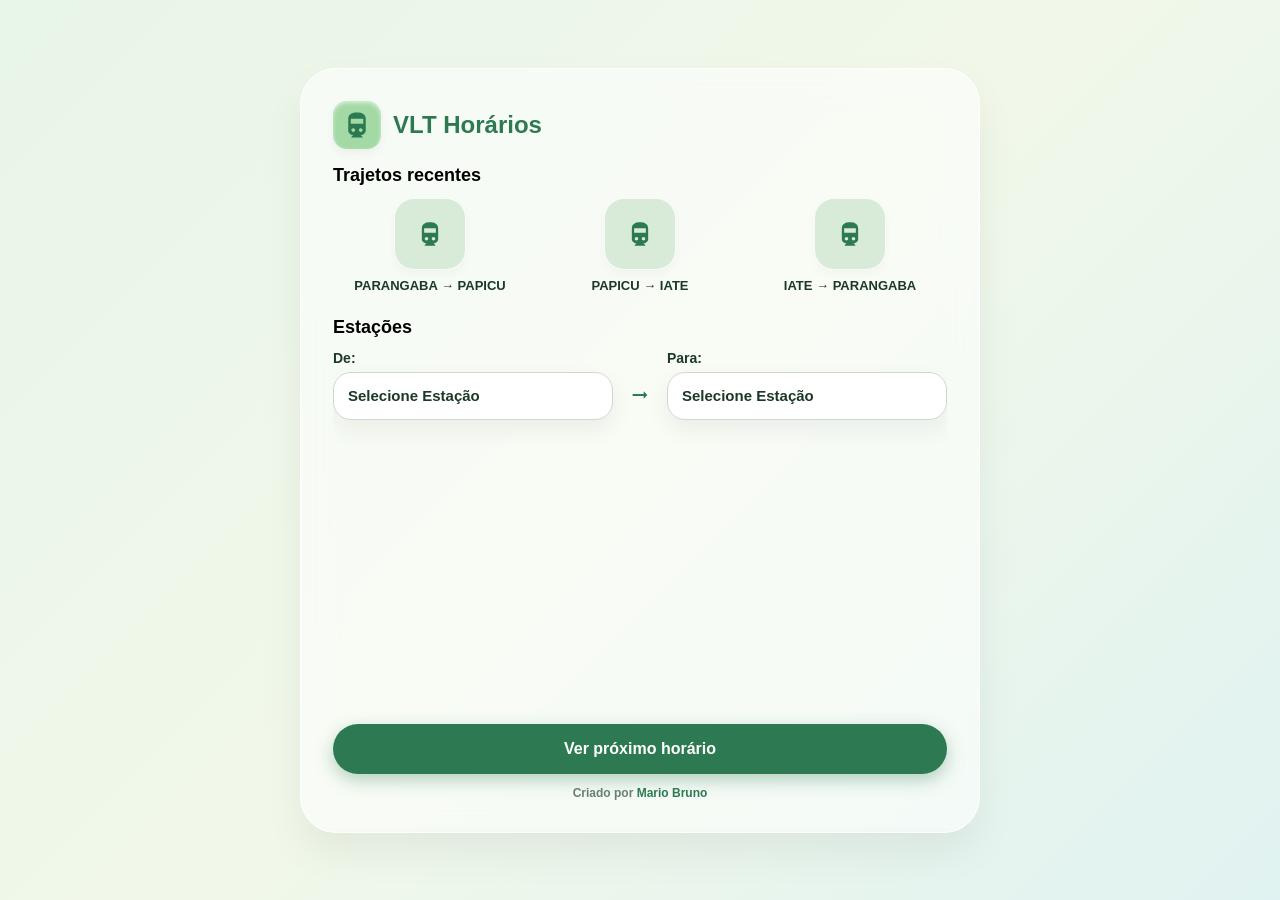
==== commit a48f8edc: "Atualizar o index.html" ====
--- a/index.html
+++ b/index.html
@@ -5,15 +5,604 @@
   <meta name="viewport" content="width=device-width, initial-scale=1.0">
   <title>VLT Horários - Metrofor</title>
 
-  <!-- CSS Externo (com versão para forçar limpeza de cache) -->
-  <link rel="stylesheet" href="style.css?v=1.1">
-
   <!-- PWA & Mobile Settings -->
   <link rel="manifest" href="manifest.json">
   <meta name="theme-color" content="#2d7a52">
   <link rel="apple-touch-icon" href="icon-192.png">
   <meta name="apple-mobile-web-app-capable" content="yes">
   <meta name="apple-mobile-web-app-status-bar-style" content="black-translucent">
+
+  <style>
+    :root {
+      --bg-gradient: linear-gradient(135deg, #e8f5e9 0%, #f1f8e9 50%, #e0f2f1 100%);
+      --primary-green: #2d7a52;
+      --primary-green-hover: #225c3e;
+      --card-bg: rgba(255, 255, 255, 0.9);
+      --card-shadow: 0 10px 25px rgba(0, 0, 0, 0.06);
+      --text-main: #1c3829;
+      --text-muted: #668071;
+      --island-bg: #1b3d2b;
+      --island-text: #ffffff;
+    }
+
+    * {
+      box-sizing: border-box;
+      margin: 0;
+      padding: 0;
+      font-family: -apple-system, BlinkMacSystemFont, "Segoe UI", Roboto, Helvetica, Arial, sans-serif;
+      -webkit-tap-highlight-color: transparent;
+    }
+
+    body {
+      background: var(--bg-gradient);
+      min-height: 100dvh;
+      display: flex;
+      justify-content: center;
+      align-items: center;
+      color: var(--text-main);
+      padding: 16px;
+    }
+
+    /* Container responsivo: Mobile + Desktop Centralizado */
+    .app-container {
+      width: 100%;
+      max-width: 480px;
+      min-height: 85dvh;
+      max-height: 900px;
+      background: rgba(255, 255, 255, 0.55);
+      backdrop-filter: blur(16px);
+      -webkit-backdrop-filter: blur(16px);
+      padding: 24px;
+      display: flex;
+      flex-direction: column;
+      position: relative;
+      overflow: hidden;
+      justify-content: space-between;
+      border-radius: 36px;
+      border: 1px solid rgba(255, 255, 255, 0.8);
+      box-shadow: 0 20px 40px rgba(0, 0, 0, 0.06);
+    }
+
+    /* Layout responsivo para Desktop / Telas Maiores */
+    @media (min-width: 768px) {
+      .app-container {
+        max-width: 680px;
+        padding: 32px;
+      }
+
+      .favorites-grid {
+        grid-template-columns: repeat(3, 1fr) !important;
+        gap: 16px !important;
+      }
+
+      .fav-icon {
+        width: 72px !important;
+        height: 72px !important;
+        border-radius: 20px !important;
+      }
+
+      .fav-label {
+        font-size: 13px !important;
+      }
+
+      .select-group {
+        gap: 16px !important;
+      }
+
+      .select-wrapper {
+        padding: 14px 14px !important;
+      }
+
+      .select-wrapper select {
+        font-size: 15px !important;
+      }
+
+      .dynamic-island-container.expanded {
+        max-width: 460px !important;
+      }
+    }
+
+    /* Header */
+    .header-wrapper {
+      display: flex;
+      flex-direction: column;
+      align-items: center;
+      position: relative;
+      z-index: 10;
+      margin-bottom: 16px;
+    }
+
+    .header {
+      display: flex;
+      align-items: center;
+      gap: 12px;
+      width: 100%;
+    }
+
+    .icon-box {
+      width: 48px;
+      height: 48px;
+      background: #a3d9a5;
+      border-radius: 14px;
+      display: flex;
+      align-items: center;
+      justify-content: center;
+      box-shadow: inset 0 2px 4px rgba(255,255,255,0.6), 0 4px 10px rgba(0,0,0,0.05);
+      flex-shrink: 0;
+    }
+
+    .icon-box svg {
+      width: 30px;
+      height: 30px;
+      fill: var(--primary-green);
+    }
+
+    .header h1 {
+      font-size: 24px;
+      font-weight: 700;
+      color: var(--primary-green);
+    }
+
+    .section-title {
+      font-size: 18px;
+      font-weight: 700;
+      margin-bottom: 12px;
+      color: #000;
+    }
+
+    .main-content {
+      flex: 1;
+      display: flex;
+      flex-direction: column;
+      justify-content: flex-start;
+      gap: 24px;
+      position: relative;
+      overflow-y: auto;
+      padding-bottom: 10px;
+    }
+
+    /* Trajetos Recentes */
+    .favorites-grid {
+      display: grid;
+      grid-template-columns: repeat(3, 1fr);
+      gap: 10px;
+    }
+
+    .fav-card {
+      display: flex;
+      flex-direction: column;
+      align-items: center;
+      gap: 8px;
+      cursor: pointer;
+    }
+
+    .fav-icon {
+      width: 58px;
+      height: 58px;
+      background: #d8ebd9;
+      border-radius: 16px;
+      display: flex;
+      align-items: center;
+      justify-content: center;
+      box-shadow: 0 4px 10px rgba(0,0,0,0.03);
+      border: 1px solid rgba(255,255,255,0.8);
+      transition: transform 0.15s ease, background 0.2s ease;
+    }
+
+    .fav-card:hover .fav-icon {
+      background: #c7e3c9;
+    }
+
+    .fav-card:active .fav-icon {
+      transform: scale(0.95);
+    }
+
+    .fav-icon svg {
+      width: 28px;
+      height: 28px;
+      fill: #2d7a52;
+    }
+
+    .fav-label {
+      font-size: 11px;
+      font-weight: 700;
+      text-align: center;
+      line-height: 1.2;
+      color: var(--text-main);
+      display: -webkit-box;
+      -webkit-line-clamp: 2;
+      -webkit-box-orient: vertical;
+      overflow: hidden;
+    }
+
+    /* Seleção */
+    .select-group {
+      display: flex;
+      align-items: center;
+      justify-content: space-between;
+      gap: 10px;
+    }
+
+    .field-box {
+      flex: 1;
+      display: flex;
+      flex-direction: column;
+      gap: 6px;
+    }
+
+    .field-box label {
+      font-weight: 700;
+      font-size: 14px;
+    }
+
+    .select-wrapper {
+      position: relative;
+      background: #fff;
+      border-radius: 18px;
+      border: 1px solid #d0d7d1;
+      padding: 12px 10px;
+      box-shadow: var(--card-shadow);
+    }
+
+    .select-wrapper select {
+      width: 100%;
+      border: none;
+      background: transparent;
+      outline: none;
+      font-size: 13px;
+      color: var(--text-main);
+      font-weight: 600;
+      appearance: none;
+      cursor: pointer;
+    }
+
+    .arrow-icon {
+      margin-top: 20px;
+      display: flex;
+      align-items: center;
+      justify-content: center;
+    }
+
+    .arrow-icon svg {
+      width: 22px;
+      height: 22px;
+      fill: var(--primary-green);
+    }
+
+    /* Botão Fixo e Rodapé */
+    .action-footer {
+      width: 100%;
+      padding-top: 10px;
+      z-index: 10;
+      display: flex;
+      flex-direction: column;
+      align-items: center;
+      gap: 12px;
+      transition: opacity 0.3s ease;
+    }
+
+    .action-footer.hidden {
+      opacity: 0;
+      pointer-events: none;
+    }
+
+    .btn-main {
+      width: 100%;
+      background: var(--primary-green);
+      color: #fff;
+      border: none;
+      padding: 16px;
+      border-radius: 30px;
+      font-size: 16px;
+      font-weight: 700;
+      cursor: pointer;
+      box-shadow: 0 6px 18px rgba(45, 122, 82, 0.35);
+      transition: background 0.2s, transform 0.15s ease;
+      text-align: center;
+    }
+
+    .btn-main:hover {
+      background: var(--primary-green-hover);
+    }
+
+    .btn-main:active {
+      transform: scale(0.98);
+    }
+
+    .credits-footer {
+      font-size: 12px;
+      color: var(--text-muted);
+      font-weight: 600;
+      text-align: center;
+    }
+
+    .credits-footer a {
+      color: var(--primary-green);
+      text-decoration: none;
+      font-weight: 700;
+      transition: opacity 0.2s ease;
+    }
+
+    .credits-footer a:hover {
+      text-decoration: underline;
+      opacity: 0.85;
+    }
+
+    /* Backdrop para desfoque no fundo */
+    .overlay-backdrop {
+      position: absolute;
+      top: 0;
+      left: 0;
+      width: 100%;
+      height: 100%;
+      background: rgba(18, 35, 24, 0.65);
+      backdrop-filter: blur(14px);
+      -webkit-backdrop-filter: blur(14px);
+      opacity: 0;
+      pointer-events: none;
+      transition: opacity 0.4s ease;
+      z-index: 90;
+      border-radius: 36px;
+    }
+
+    .overlay-backdrop.active {
+      opacity: 1;
+      pointer-events: auto;
+    }
+
+    /* Dynamic Island Card */
+    .dynamic-island-container {
+      position: absolute;
+      top: 16px;
+      left: 50%;
+      transform: translateX(-50%) scale(0.2);
+      width: 120px;
+      height: 36px;
+      background: var(--island-bg);
+      border-radius: 30px;
+      opacity: 0;
+      pointer-events: none;
+      z-index: 100;
+      transition: all 0.45s cubic-bezier(0.175, 0.885, 0.32, 1.2);
+      box-shadow: 0 20px 45px rgba(0,0,0,0.35);
+      color: var(--island-text);
+      padding: 24px 20px;
+      display: flex;
+      flex-direction: column;
+      justify-content: space-between;
+      overflow: hidden;
+      border: 1px solid rgba(255, 255, 255, 0.1);
+    }
+
+    .dynamic-island-container.expanded {
+      top: 50%;
+      transform: translate(-50%, -50%) scale(1);
+      width: calc(100% - 40px);
+      max-width: 420px;
+      height: auto;
+      min-height: 380px;
+      border-radius: 32px;
+      opacity: 1;
+      pointer-events: auto;
+    }
+
+    .island-content {
+      opacity: 0;
+      transition: opacity 0.3s ease 0.15s;
+      display: flex;
+      flex-direction: column;
+      align-items: center;
+      text-align: center;
+      height: 100%;
+      justify-content: space-between;
+      gap: 12px;
+    }
+
+    .dynamic-island-container.expanded .island-content {
+      opacity: 1;
+    }
+
+    .island-pill-header {
+      display: flex;
+      align-items: center;
+      gap: 8px;
+      font-size: 13px;
+      font-weight: 800;
+      color: #8ed69d;
+      letter-spacing: 0.8px;
+      text-transform: uppercase;
+    }
+
+    .island-pill-header svg {
+      width: 18px;
+      height: 18px;
+      fill: #8ed69d;
+    }
+
+    .island-station-name {
+      font-size: 16px;
+      font-weight: 700;
+      color: #ffffff;
+    }
+
+    .island-time-display {
+      display: flex;
+      align-items: center;
+      justify-content: center;
+      gap: 10px;
+      margin-bottom: 2px;
+    }
+
+    .island-clock-icon {
+      width: 28px;
+      height: 28px;
+      border: 2px solid #8ed69d;
+      border-radius: 50%;
+      position: relative;
+    }
+
+    .island-clock-icon::after {
+      content: '';
+      width: 2px;
+      height: 8px;
+      background: #8ed69d;
+      position: absolute;
+      top: 4px;
+      left: 11px;
+    }
+
+    .island-big-time {
+      font-size: 54px;
+      font-weight: 800;
+      letter-spacing: -1px;
+      color: #ffffff;
+      line-height: 1;
+    }
+
+    .island-time-subtext {
+      font-size: 13px;
+      color: #8ed69d;
+      font-weight: 600;
+    }
+
+    .island-arrival-box {
+      background: rgba(255, 255, 255, 0.08);
+      border: 1px solid rgba(255, 255, 255, 0.15);
+      border-radius: 18px;
+      padding: 12px 16px;
+      width: 100%;
+    }
+
+    .island-arrival-text {
+      font-size: 14px;
+      font-weight: 700;
+      color: #ffffff;
+    }
+
+    .island-next-time-info {
+      font-size: 13px;
+      color: rgba(255, 255, 255, 0.75);
+      font-weight: 600;
+    }
+
+    .btn-island-back {
+      width: 100%;
+      background: #2d7a52;
+      color: #ffffff;
+      border: none;
+      padding: 14px;
+      border-radius: 25px;
+      font-size: 15px;
+      font-weight: 700;
+      cursor: pointer;
+      box-shadow: 0 4px 12px rgba(0,0,0,0.25);
+      transition: background 0.2s, transform 0.15s ease;
+      margin-top: 4px;
+    }
+
+    .btn-island-back:hover {
+      background: #225c3e;
+    }
+
+    .btn-island-back:active {
+      transform: scale(0.98);
+    }
+
+    /* Popup Banner de Instalação do PWA */
+    .pwa-install-banner {
+      position: absolute;
+      bottom: 20px;
+      left: 20px;
+      right: 20px;
+      background: #1b3d2b;
+      color: #ffffff;
+      border-radius: 24px;
+      padding: 14px 16px;
+      display: flex;
+      align-items: center;
+      justify-content: space-between;
+      gap: 12px;
+      box-shadow: 0 10px 30px rgba(0, 0, 0, 0.3);
+      border: 1px solid rgba(255, 255, 255, 0.15);
+      z-index: 80;
+      transform: translateY(150%);
+      transition: transform 0.4s cubic-bezier(0.175, 0.885, 0.32, 1.275);
+    }
+
+    .pwa-install-banner.show {
+      transform: translateY(0);
+    }
+
+    .pwa-info {
+      display: flex;
+      align-items: center;
+      gap: 10px;
+    }
+
+    .pwa-icon {
+      width: 40px;
+      height: 40px;
+      background: #2d7a52;
+      border-radius: 12px;
+      display: flex;
+      align-items: center;
+      justify-content: center;
+      flex-shrink: 0;
+    }
+
+    .pwa-icon svg {
+      width: 24px;
+      height: 24px;
+      fill: #a3d9a5;
+    }
+
+    .pwa-text {
+      display: flex;
+      flex-direction: column;
+    }
+
+    .pwa-title {
+      font-size: 13px;
+      font-weight: 700;
+      color: #ffffff;
+    }
+
+    .pwa-sub {
+      font-size: 11px;
+      color: #a3d9a5;
+    }
+
+    .pwa-actions {
+      display: flex;
+      align-items: center;
+      gap: 8px;
+    }
+
+    .btn-pwa-install {
+      background: #a3d9a5;
+      color: #1b3d2b;
+      border: none;
+      padding: 8px 14px;
+      border-radius: 18px;
+      font-size: 12px;
+      font-weight: 700;
+      cursor: pointer;
+      transition: background 0.2s ease;
+    }
+
+    .btn-pwa-install:hover {
+      background: #8ed69d;
+    }
+
+    .btn-pwa-close {
+      background: transparent;
+      border: none;
+      color: rgba(255, 255, 255, 0.6);
+      font-size: 16px;
+      cursor: pointer;
+      padding: 4px;
+    }
+  </style>
 </head>
 <body>
 
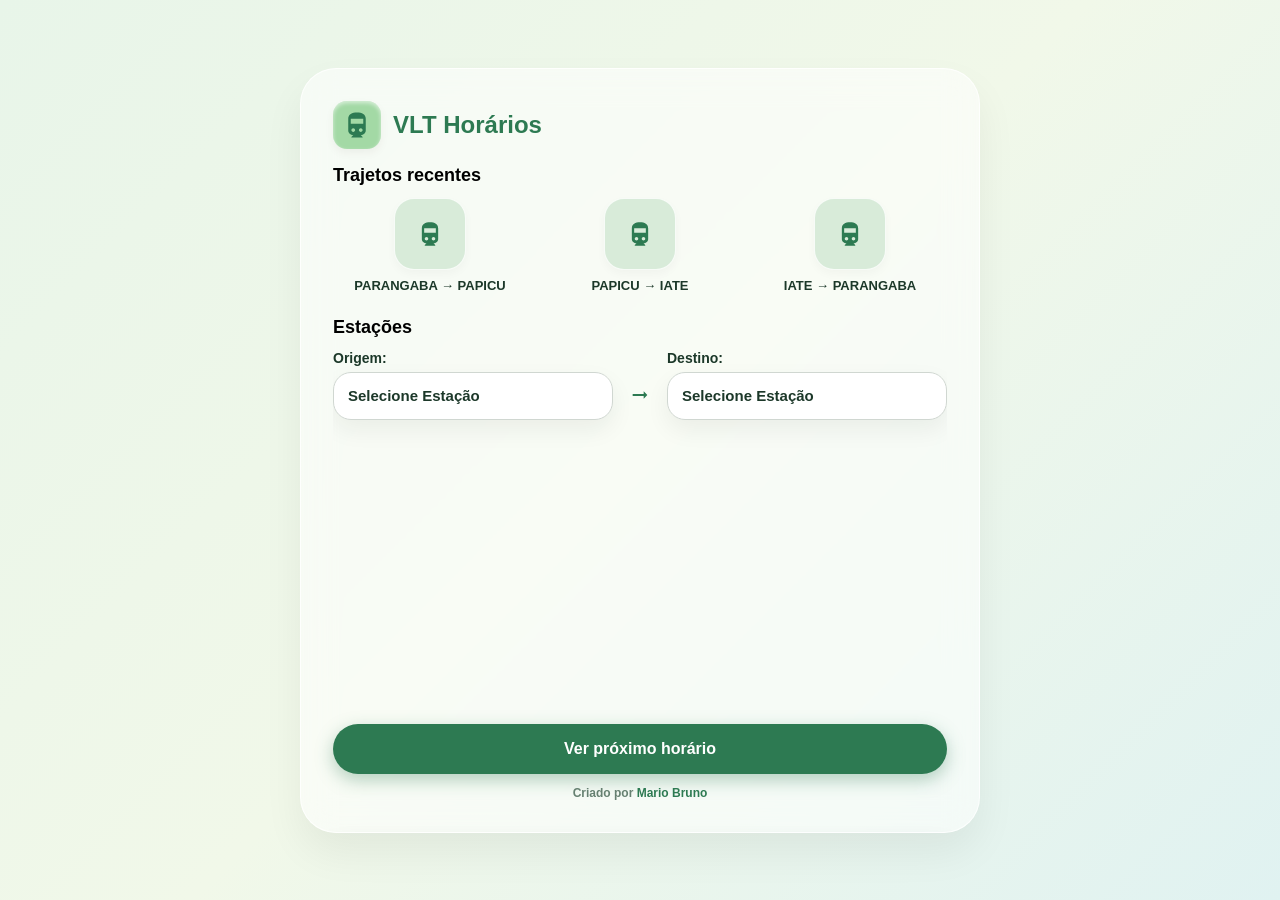
==== commit c7003623: "Atualizar o index.html" ====
--- a/index.html
+++ b/index.html
@@ -630,7 +630,7 @@
         <div class="section-title">Estações</div>
         <div class="select-group">
           <div class="field-box">
-            <label>De:</label>
+            <label>Origem:</label>
             <div class="select-wrapper">
               <select id="select-origin">
                 <option value="" disabled selected>Selecione Estação</option>
@@ -643,7 +643,7 @@
           </div>
 
           <div class="field-box">
-            <label>Para:</label>
+            <label>Destino:</label>
             <div class="select-wrapper">
               <select id="select-destination">
                 <option value="" disabled selected>Selecione Estação</option>
